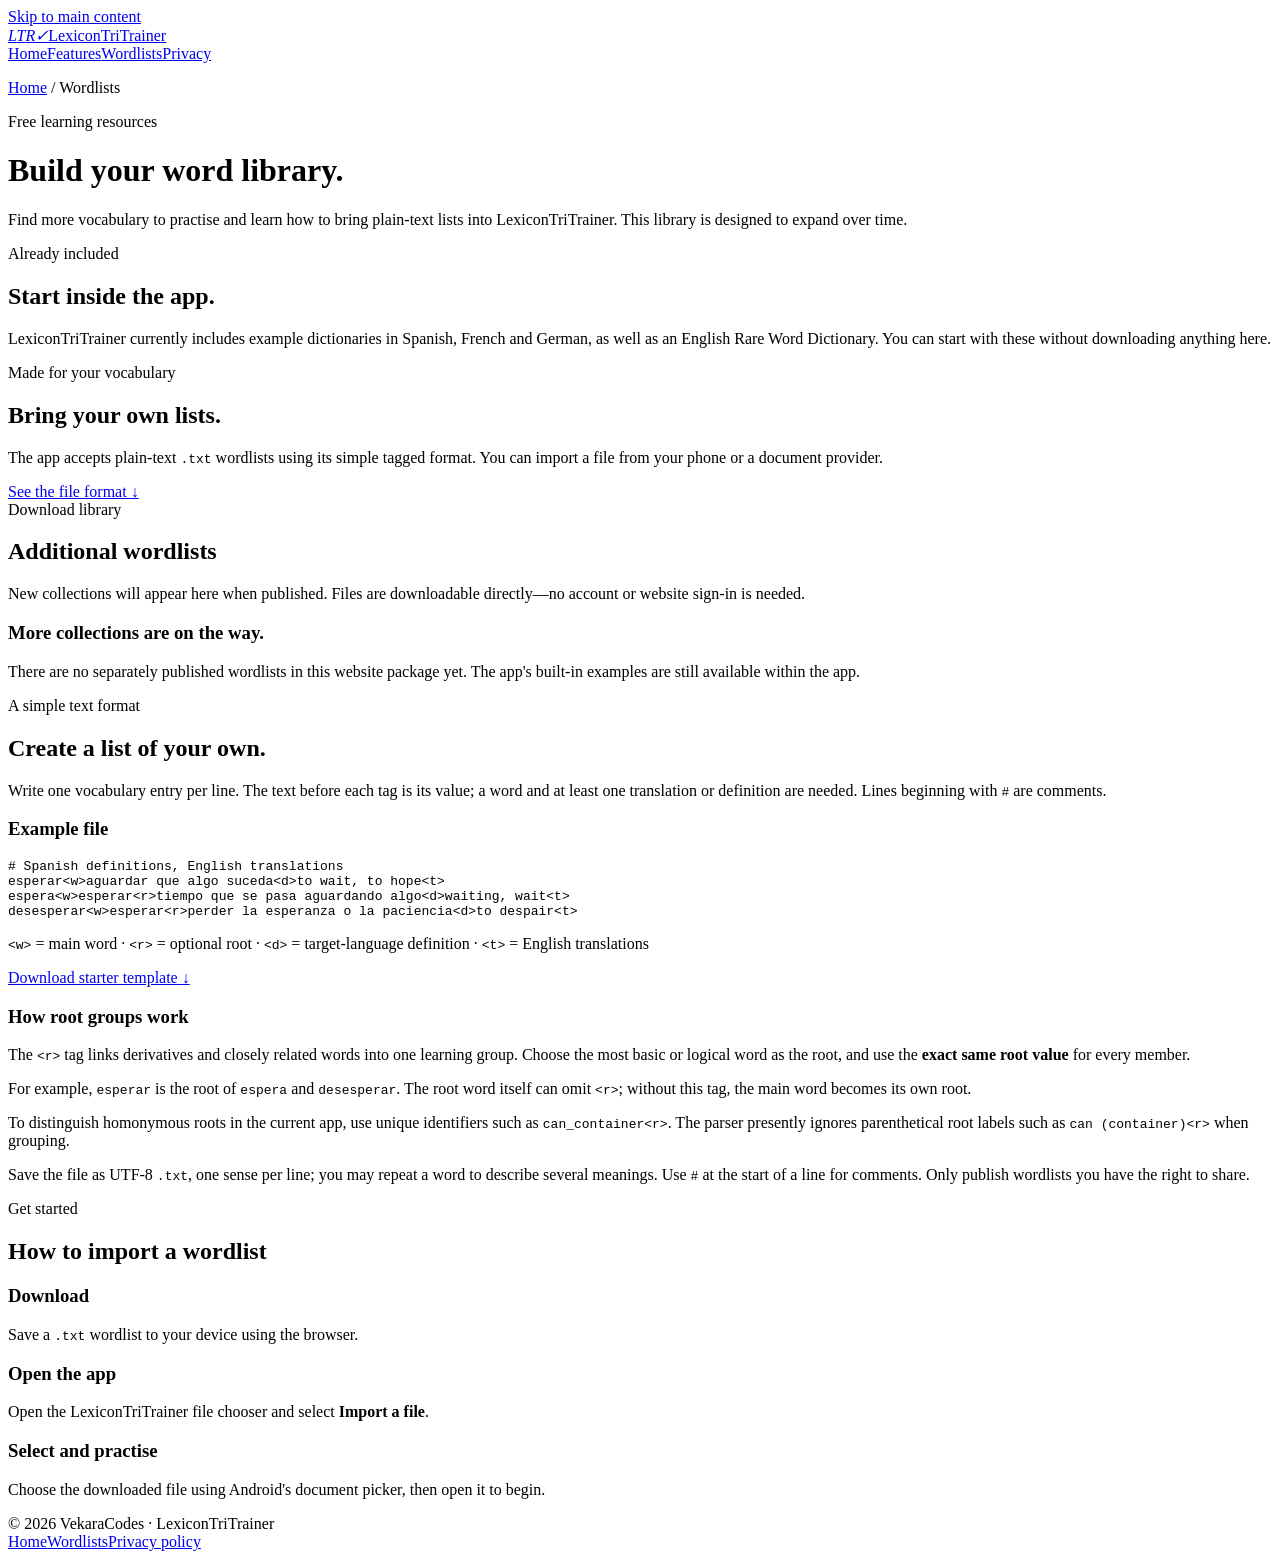
==== lexicontritrainer/index.html @ 0c39cabb "Add files via upload" ====
<!DOCTYPE html>
<html lang="en">
<head>
  <meta charset="utf-8">
  <meta name="viewport" content="width=device-width, initial-scale=1">
  <meta name="description" content="Find additional downloadable plain-text wordlists for LexiconTriTrainer, learn how to import them, and get a starter template.">
  <meta name="theme-color" content="#f8fbf7">
  <title>Wordlists — LexiconTriTrainer</title>
  <link rel="stylesheet" href="../assets/site.css">
  <script src="../assets/wordlists.js" defer></script>
</head>
<body>
  <a class="skip-link" href="#main">Skip to main content</a>
  <header class="site-header"><div class="shell header-inner">
    <a class="brand" href="../" aria-label="LexiconTriTrainer home"><span class="brand-mark" aria-hidden="true"><i>L</i><i>T</i><i>R</i><i>✓</i></span><span>LexiconTriTrainer</span></a>
    <nav class="site-nav" aria-label="Main navigation"><a href="../">Home</a><a href="../#features">Features</a><a href="./" aria-current="page">Wordlists</a><a href="../privacy-policy.html">Privacy</a></nav>
  </div></header>
  <main id="main">
    <div class="page-head"><div class="shell"><p class="breadcrumb"><a href="../">Home</a> / Wordlists</p><span class="eyebrow">Free learning resources</span><h1>Build your word library.</h1><p class="lede">Find more vocabulary to practise and learn how to bring plain-text lists into LexiconTriTrainer. This library is designed to expand over time.</p></div></div>
    <div class="shell word-intro">
      <div class="word-grid">
        <article class="word-card word-card--primary"><span class="tag">Already included</span><h2>Start inside the app.</h2><p>LexiconTriTrainer currently includes example dictionaries in Spanish, French and German, as well as an English Rare Word Dictionary. You can start with these without downloading anything here.</p></article>
        <article class="word-card"><span class="tag">Made for your vocabulary</span><h2>Bring your own lists.</h2><p>The app accepts plain-text <code>.txt</code> wordlists using its simple tagged format. You can import a file from your phone or a document provider.</p><a href="#format">See the file format <span aria-hidden="true">↓</span></a></article>
      </div>
    </div>
    <section class="section" aria-labelledby="catalog-title">
      <div class="shell"><div class="section-heading"><span class="eyebrow">Download library</span><h2 id="catalog-title">Additional wordlists</h2><p>New collections will appear here when published. Files are downloadable directly—no account or website sign-in is needed.</p></div>
        <div id="wordlist-catalog" aria-live="polite" aria-atomic="false">
          <div class="empty-state"><h3>More collections are on the way.</h3><p>There are no separately published wordlists in this website package yet. The app's built-in examples are still available within the app.</p></div>
        </div>
        <noscript><p class="small">JavaScript is disabled. New catalogue entries require JavaScript to display, but the template download below works without it.</p></noscript>
      </div>
    </section>
    <section class="section" id="format" aria-labelledby="format-title">
      <div class="shell"><div class="section-heading"><span class="eyebrow">A simple text format</span><h2 id="format-title">Create a list of your own.</h2><p>Write one vocabulary entry per line. The text before each tag is its value; a word and at least one translation or definition are needed. Lines beginning with <code>#</code> are comments.</p></div>
        <div class="word-grid">
          <div><h3 class="mini-title">Example file</h3><pre class="code-example"><code># Spanish definitions, English translations
esperar&lt;w&gt;aguardar que algo suceda&lt;d&gt;to wait, to hope&lt;t&gt;
espera&lt;w&gt;esperar&lt;r&gt;tiempo que se pasa aguardando algo&lt;d&gt;waiting, wait&lt;t&gt;
desesperar&lt;w&gt;esperar&lt;r&gt;perder la esperanza o la paciencia&lt;d&gt;to despair&lt;t&gt;</code></pre><p class="small"><code>&lt;w&gt;</code> = main word · <code>&lt;r&gt;</code> = optional root · <code>&lt;d&gt;</code> = target-language definition · <code>&lt;t&gt;</code> = English translations</p><a class="button button-secondary" href="wordlist-template.txt" download>Download starter template <span aria-hidden="true">↓</span></a></div>
          <div><h3 class="mini-title">How root groups work</h3><p>The <code>&lt;r&gt;</code> tag links derivatives and closely related words into one learning group. Choose the most basic or logical word as the root, and use the <strong>exact same root value</strong> for every member.</p><p>For example, <code>esperar</code> is the root of <code>espera</code> and <code>desesperar</code>. The root word itself can omit <code>&lt;r&gt;</code>; without this tag, the main word becomes its own root.</p><p>To distinguish homonymous roots in the current app, use unique identifiers such as <code>can_container&lt;r&gt;</code>. The parser presently ignores parenthetical root labels such as <code>can (container)&lt;r&gt;</code> when grouping.</p><p>Save the file as UTF-8 <code>.txt</code>, one sense per line; you may repeat a word to describe several meanings. Use <code>#</code> at the start of a line for comments. Only publish wordlists you have the right to share.</p></div>
        </div>
      </div>
    </section>
    <section class="section" aria-labelledby="import-title"><div class="shell"><div class="section-heading"><span class="eyebrow">Get started</span><h2 id="import-title">How to import a wordlist</h2></div>
      <div class="steps"><div class="step"><h3>Download</h3><p>Save a <code>.txt</code> wordlist to your device using the browser.</p></div><div class="step"><h3>Open the app</h3><p>Open the LexiconTriTrainer file chooser and select <strong>Import a file</strong>.</p></div><div class="step"><h3>Select and practise</h3><p>Choose the downloaded file using Android's document picker, then open it to begin.</p></div></div>
    </div></section>
  </main>
  <footer class="site-footer"><div class="shell footer-inner"><span>© 2026 VekaraCodes · LexiconTriTrainer</span><nav class="footer-links" aria-label="Footer navigation"><a href="../">Home</a><a href="./">Wordlists</a><a href="../privacy-policy.html">Privacy policy</a></nav></div></footer>
</body>
</html>
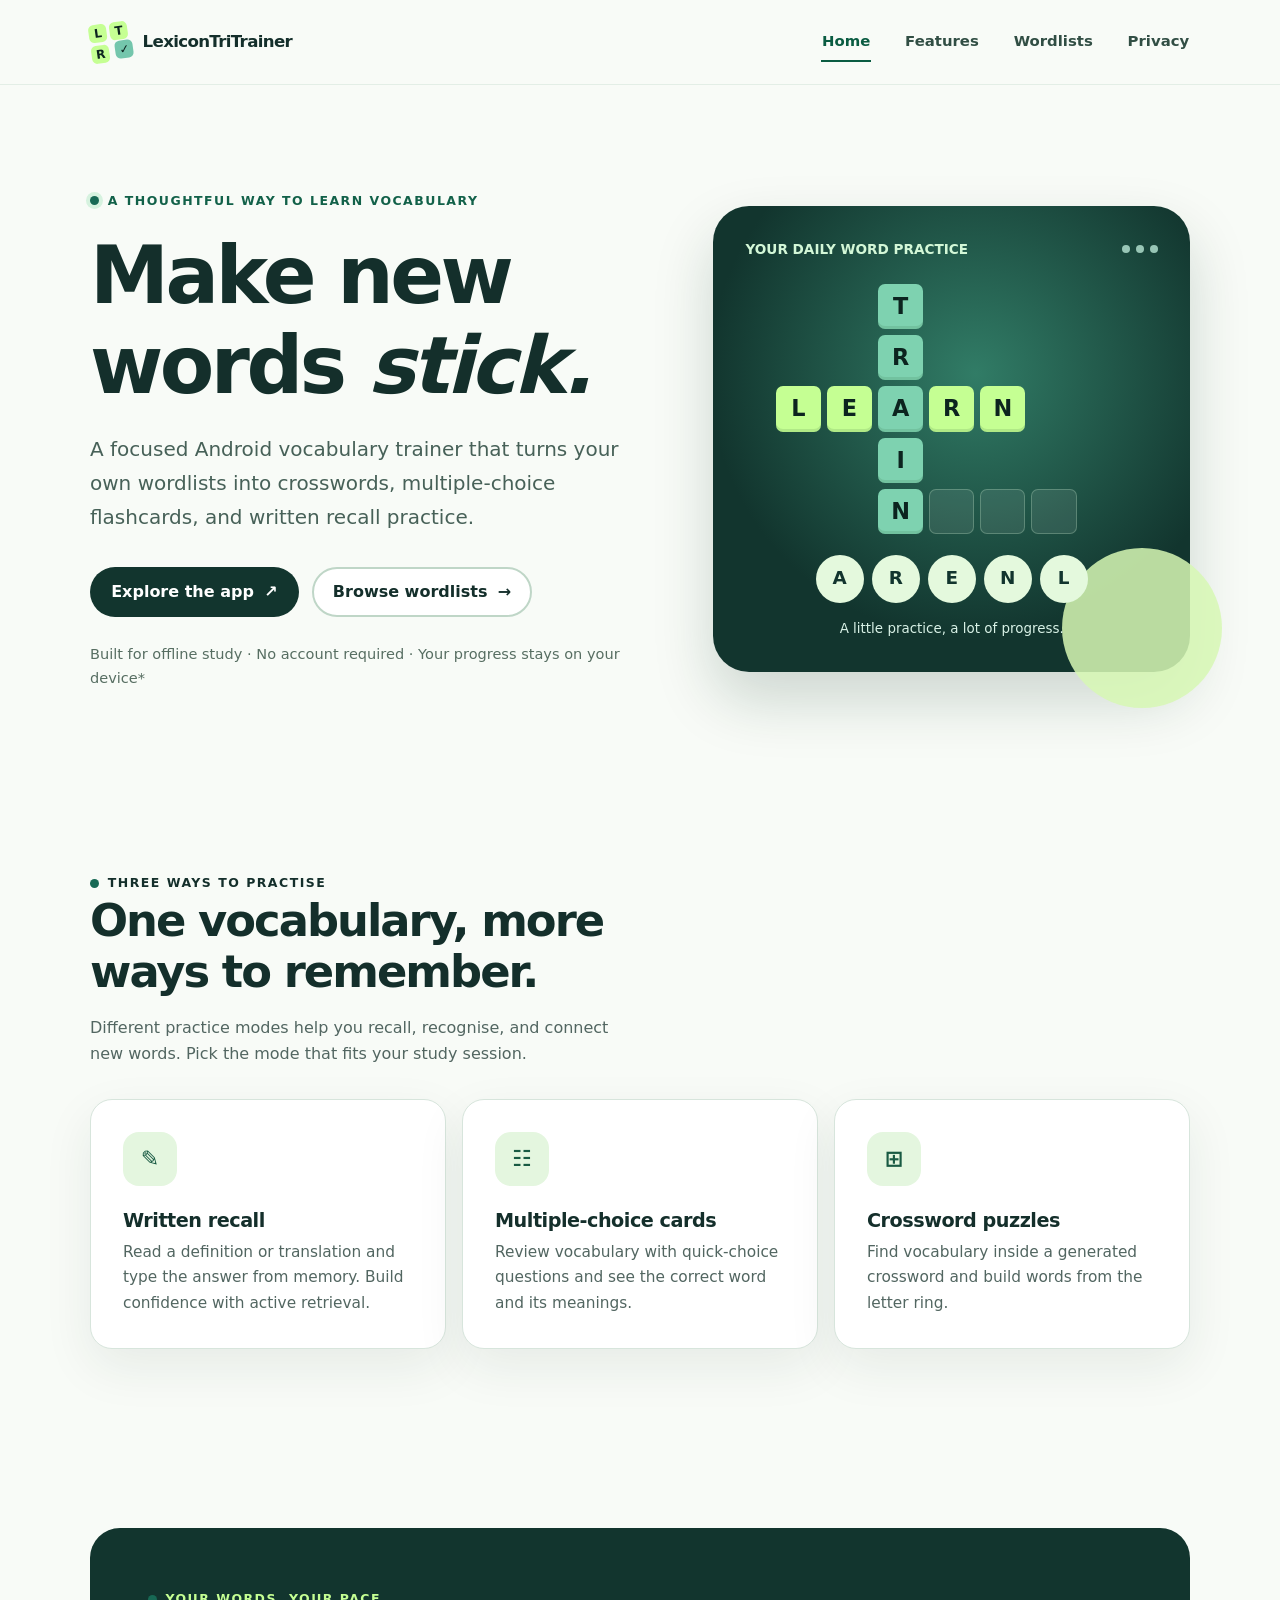
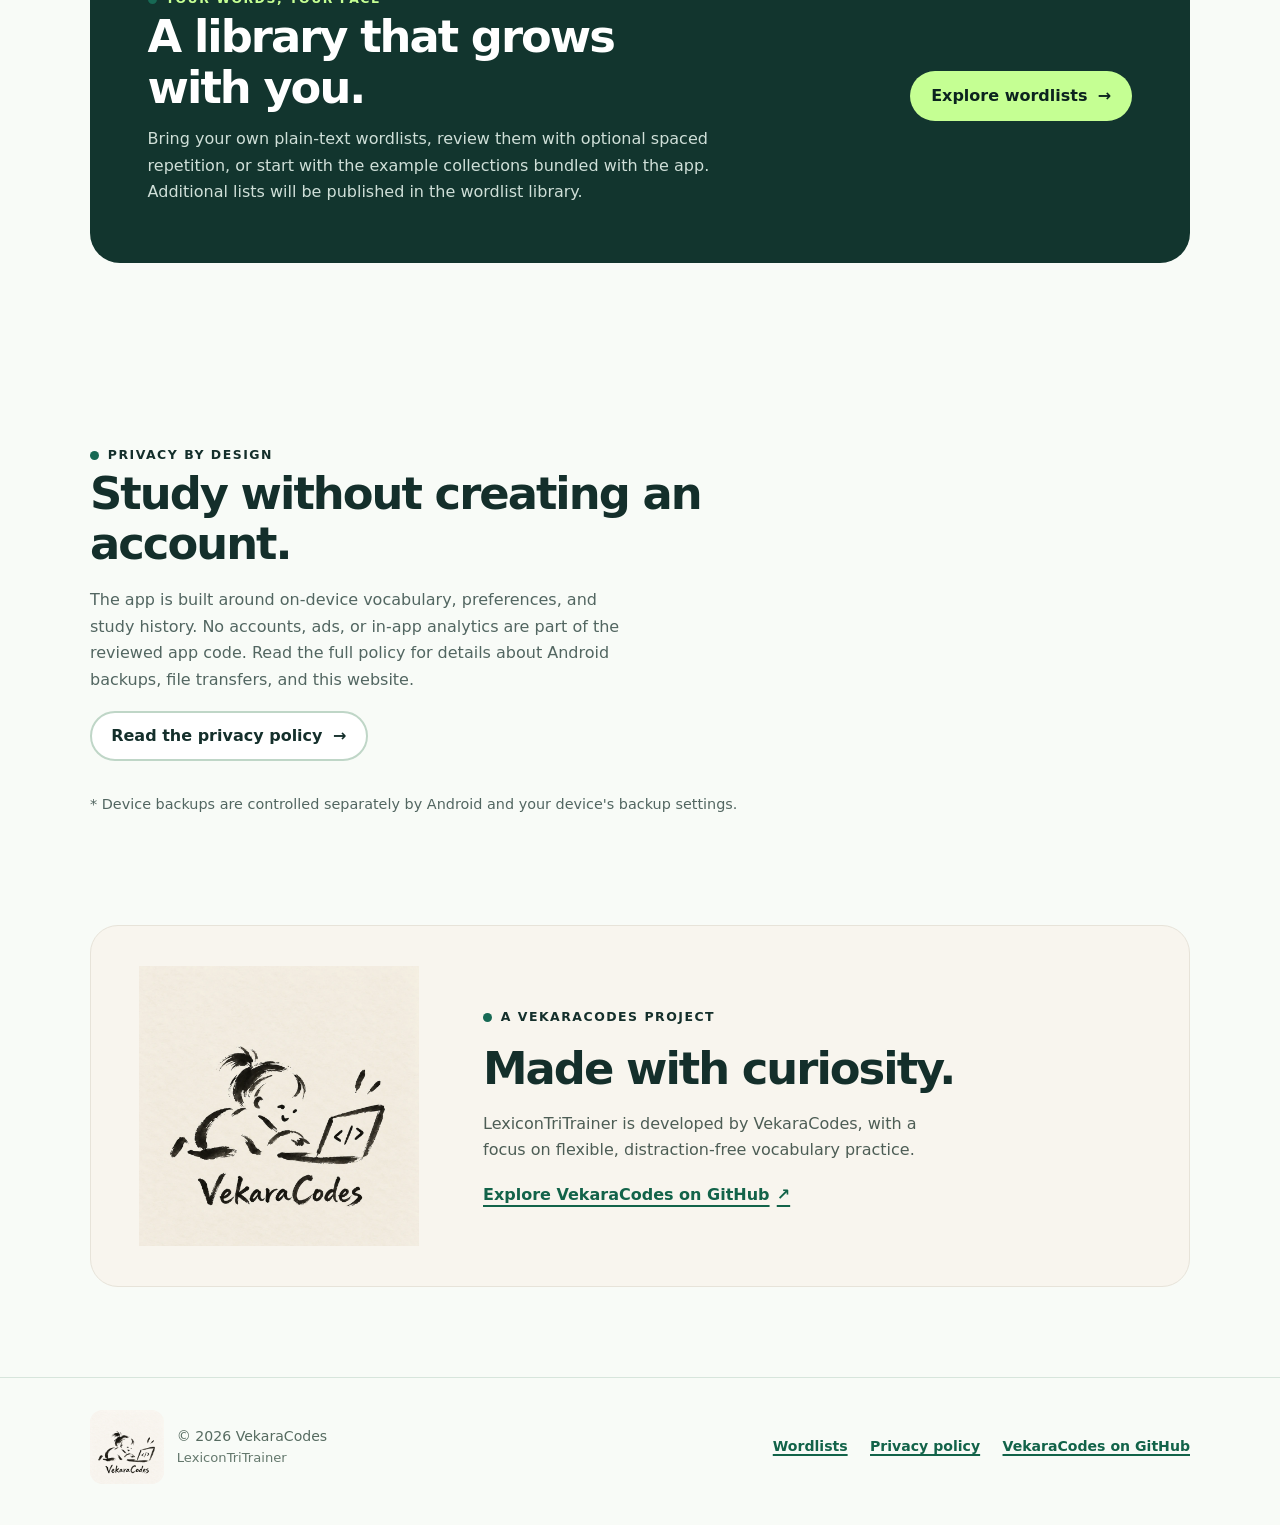
==== commit d1cab94c: "Add files via upload" ====
--- a/lexicontritrainer/index.html
+++ b/lexicontritrainer/index.html
@@ -3,49 +3,96 @@
 <head>
   <meta charset="utf-8">
   <meta name="viewport" content="width=device-width, initial-scale=1">
-  <meta name="description" content="Find additional downloadable plain-text wordlists for LexiconTriTrainer, learn how to import them, and get a starter template.">
+  <meta name="description" content="LexiconTriTrainer is a local-first Android vocabulary trainer with crosswords, flashcards, written recall, and spaced repetition.">
   <meta name="theme-color" content="#f8fbf7">
-  <title>Wordlists — LexiconTriTrainer</title>
-  <link rel="stylesheet" href="../assets/site.css">
-  <script src="../assets/wordlists.js" defer></script>
+  <title>LexiconTriTrainer — Make new words stick</title>
+  <link rel="stylesheet" href="assets/site.css">
 </head>
 <body>
   <a class="skip-link" href="#main">Skip to main content</a>
-  <header class="site-header"><div class="shell header-inner">
-    <a class="brand" href="../" aria-label="LexiconTriTrainer home"><span class="brand-mark" aria-hidden="true"><i>L</i><i>T</i><i>R</i><i>✓</i></span><span>LexiconTriTrainer</span></a>
-    <nav class="site-nav" aria-label="Main navigation"><a href="../">Home</a><a href="../#features">Features</a><a href="./" aria-current="page">Wordlists</a><a href="../privacy-policy.html">Privacy</a></nav>
-  </div></header>
+  <header class="site-header">
+    <div class="shell header-inner">
+      <a class="brand" href="./" aria-label="LexiconTriTrainer home">
+        <span class="brand-mark" aria-hidden="true"><i>L</i><i>T</i><i>R</i><i>✓</i></span>
+        <span>LexiconTriTrainer</span>
+      </a>
+      <nav class="site-nav" aria-label="Main navigation">
+        <a href="./" aria-current="page">Home</a>
+        <a href="#features">Features</a>
+        <a href="wordlists/">Wordlists</a>
+        <a href="privacy-policy.html">Privacy</a>
+      </nav>
+    </div>
+  </header>
   <main id="main">
-    <div class="page-head"><div class="shell"><p class="breadcrumb"><a href="../">Home</a> / Wordlists</p><span class="eyebrow">Free learning resources</span><h1>Build your word library.</h1><p class="lede">Find more vocabulary to practise and learn how to bring plain-text lists into LexiconTriTrainer. This library is designed to expand over time.</p></div></div>
-    <div class="shell word-intro">
-      <div class="word-grid">
-        <article class="word-card word-card--primary"><span class="tag">Already included</span><h2>Start inside the app.</h2><p>LexiconTriTrainer currently includes example dictionaries in Spanish, French and German, as well as an English Rare Word Dictionary. You can start with these without downloading anything here.</p></article>
-        <article class="word-card"><span class="tag">Made for your vocabulary</span><h2>Bring your own lists.</h2><p>The app accepts plain-text <code>.txt</code> wordlists using its simple tagged format. You can import a file from your phone or a document provider.</p><a href="#format">See the file format <span aria-hidden="true">↓</span></a></article>
-      </div>
-    </div>
-    <section class="section" aria-labelledby="catalog-title">
-      <div class="shell"><div class="section-heading"><span class="eyebrow">Download library</span><h2 id="catalog-title">Additional wordlists</h2><p>New collections will appear here when published. Files are downloadable directly—no account or website sign-in is needed.</p></div>
-        <div id="wordlist-catalog" aria-live="polite" aria-atomic="false">
-          <div class="empty-state"><h3>More collections are on the way.</h3><p>There are no separately published wordlists in this website package yet. The app's built-in examples are still available within the app.</p></div>
+    <section class="hero" aria-labelledby="hero-title">
+      <div class="shell hero-grid">
+        <div>
+          <span class="eyebrow">A thoughtful way to learn vocabulary</span>
+          <h1 id="hero-title">Make new words <em>stick.</em></h1>
+          <p class="lede">A focused Android vocabulary trainer that turns your own wordlists into crosswords, multiple-choice flashcards, and written recall practice.</p>
+          <div class="hero-actions">
+            <a class="button button-primary" href="#features">Explore the app <span aria-hidden="true">↗</span></a>
+            <a class="button button-secondary" href="wordlists/">Browse wordlists <span aria-hidden="true">→</span></a>
+          </div>
+          <p class="hero-note">Built for offline study · No account required · Your progress stays on your device*</p>
         </div>
-        <noscript><p class="small">JavaScript is disabled. New catalogue entries require JavaScript to display, but the template download below works without it.</p></noscript>
-      </div>
-    </section>
-    <section class="section" id="format" aria-labelledby="format-title">
-      <div class="shell"><div class="section-heading"><span class="eyebrow">A simple text format</span><h2 id="format-title">Create a list of your own.</h2><p>Write one vocabulary entry per line. The text before each tag is its value; a word and at least one translation or definition are needed. Lines beginning with <code>#</code> are comments.</p></div>
-        <div class="word-grid">
-          <div><h3 class="mini-title">Example file</h3><pre class="code-example"><code># Spanish definitions, English translations
-esperar&lt;w&gt;aguardar que algo suceda&lt;d&gt;to wait, to hope&lt;t&gt;
-espera&lt;w&gt;esperar&lt;r&gt;tiempo que se pasa aguardando algo&lt;d&gt;waiting, wait&lt;t&gt;
-desesperar&lt;w&gt;esperar&lt;r&gt;perder la esperanza o la paciencia&lt;d&gt;to despair&lt;t&gt;</code></pre><p class="small"><code>&lt;w&gt;</code> = main word · <code>&lt;r&gt;</code> = optional root · <code>&lt;d&gt;</code> = target-language definition · <code>&lt;t&gt;</code> = English translations</p><a class="button button-secondary" href="wordlist-template.txt" download>Download starter template <span aria-hidden="true">↓</span></a></div>
-          <div><h3 class="mini-title">How root groups work</h3><p>The <code>&lt;r&gt;</code> tag links derivatives and closely related words into one learning group. Choose the most basic or logical word as the root, and use the <strong>exact same root value</strong> for every member.</p><p>For example, <code>esperar</code> is the root of <code>espera</code> and <code>desesperar</code>. The root word itself can omit <code>&lt;r&gt;</code>; without this tag, the main word becomes its own root.</p><p>To distinguish homonymous roots in the current app, use unique identifiers such as <code>can_container&lt;r&gt;</code>. The parser presently ignores parenthetical root labels such as <code>can (container)&lt;r&gt;</code> when grouping.</p><p>Save the file as UTF-8 <code>.txt</code>, one sense per line; you may repeat a word to describe several meanings. Use <code>#</code> at the start of a line for comments. Only publish wordlists you have the right to share.</p></div>
+        <div class="hero-art" role="img" aria-label="Illustration of a crossword puzzle with green letter tiles spelling words and a row of letter choices. This is a stylized illustration, not an app screenshot.">
+          <div class="art-head" aria-hidden="true"><span>YOUR DAILY WORD PRACTICE</span><span class="art-dots"><i></i><i></i><i></i></span></div>
+          <div class="art-grid" aria-hidden="true">
+            <span class="cell transparent"></span><span class="cell transparent"></span><span class="cell soft">T</span><span class="cell transparent"></span><span class="cell transparent"></span><span class="cell transparent"></span><span class="cell transparent"></span>
+            <span class="cell transparent"></span><span class="cell transparent"></span><span class="cell soft">R</span><span class="cell transparent"></span><span class="cell transparent"></span><span class="cell transparent"></span><span class="cell transparent"></span>
+            <span class="cell">L</span><span class="cell">E</span><span class="cell soft">A</span><span class="cell">R</span><span class="cell">N</span><span class="cell transparent"></span><span class="cell transparent"></span>
+            <span class="cell transparent"></span><span class="cell transparent"></span><span class="cell soft">I</span><span class="cell transparent"></span><span class="cell transparent"></span><span class="cell transparent"></span><span class="cell transparent"></span>
+            <span class="cell transparent"></span><span class="cell transparent"></span><span class="cell soft">N</span><span class="cell outline"></span><span class="cell outline"></span><span class="cell outline"></span><span class="cell transparent"></span>
+          </div>
+          <div class="art-answer" aria-hidden="true"><span>A</span><span>R</span><span>E</span><span>N</span><span>L</span></div>
+          <p class="art-caption" aria-hidden="true">A little practice, a lot of progress.</p>
         </div>
       </div>
     </section>
-    <section class="section" aria-labelledby="import-title"><div class="shell"><div class="section-heading"><span class="eyebrow">Get started</span><h2 id="import-title">How to import a wordlist</h2></div>
-      <div class="steps"><div class="step"><h3>Download</h3><p>Save a <code>.txt</code> wordlist to your device using the browser.</p></div><div class="step"><h3>Open the app</h3><p>Open the LexiconTriTrainer file chooser and select <strong>Import a file</strong>.</p></div><div class="step"><h3>Select and practise</h3><p>Choose the downloaded file using Android's document picker, then open it to begin.</p></div></div>
-    </div></section>
+    <section id="features" class="section" aria-labelledby="features-title">
+      <div class="shell">
+        <div class="section-heading">
+          <span class="eyebrow">Three ways to practise</span>
+          <h2 id="features-title">One vocabulary, more ways to remember.</h2>
+          <p>Different practice modes help you recall, recognise, and connect new words. Pick the mode that fits your study session.</p>
+        </div>
+        <div class="features">
+          <article class="feature-card"><div class="feature-icon" aria-hidden="true">✎</div><h3>Written recall</h3><p>Read a definition or translation and type the answer from memory. Build confidence with active retrieval.</p></article>
+          <article class="feature-card"><div class="feature-icon" aria-hidden="true">☷</div><h3>Multiple-choice cards</h3><p>Review vocabulary with quick-choice questions and see the correct word and its meanings.</p></article>
+          <article class="feature-card"><div class="feature-icon" aria-hidden="true">⊞</div><h3>Crossword puzzles</h3><p>Find vocabulary inside a generated crossword and build words from the letter ring.</p></article>
+        </div>
+      </div>
+    </section>
+    <section class="section" aria-labelledby="why-title">
+      <div class="shell">
+        <div class="banner">
+          <div><span class="eyebrow" style="color:#c5ff93">Your words, your pace</span><h2 id="why-title">A library that grows with you.</h2><p>Bring your own plain-text wordlists, review them with optional spaced repetition, or start with the example collections bundled with the app. Additional lists will be published in the wordlist library.</p></div>
+          <a class="button" href="wordlists/">Explore wordlists <span aria-hidden="true">→</span></a>
+        </div>
+      </div>
+    </section>
+    <section class="section" aria-labelledby="privacy-title">
+      <div class="shell">
+        <div class="section-heading"><span class="eyebrow">Privacy by design</span><h2 id="privacy-title">Study without creating an account.</h2><p>The app is built around on-device vocabulary, preferences, and study history. No accounts, ads, or in-app analytics are part of the reviewed app code. Read the full policy for details about Android backups, file transfers, and this website.</p><a class="button button-secondary" href="privacy-policy.html">Read the privacy policy <span aria-hidden="true">→</span></a></div>
+        <p class="small">* Device backups are controlled separately by Android and your device's backup settings.</p>
+      </div>
+    </section>
+    <section class="section maker-section" aria-labelledby="maker-title">
+      <div class="shell">
+        <div class="maker-panel">
+          <img class="maker-logo" src="assets/vekaracodes-logo.webp" alt="VekaraCodes — ink-brush illustration of a child coding on a laptop" width="1000" height="1000" loading="lazy" decoding="async">
+          <div class="maker-copy">
+            <span class="eyebrow">A VekaraCodes project</span>
+            <h2 id="maker-title">Made with curiosity.</h2>
+            <p>LexiconTriTrainer is developed by VekaraCodes, with a focus on flexible, distraction-free vocabulary practice.</p>
+            <a class="maker-link" href="https://github.com/VekaraCodes" rel="noopener noreferrer">Explore VekaraCodes on GitHub <span aria-hidden="true">↗</span></a>
+          </div>
+        </div>
+      </div>
+    </section>
   </main>
-  <footer class="site-footer"><div class="shell footer-inner"><span>© 2026 VekaraCodes · LexiconTriTrainer</span><nav class="footer-links" aria-label="Footer navigation"><a href="../">Home</a><a href="./">Wordlists</a><a href="../privacy-policy.html">Privacy policy</a></nav></div></footer>
+  <footer class="site-footer"><div class="shell footer-inner"><div class="footer-attribution"><a class="footer-logo-link" href="https://github.com/VekaraCodes" aria-label="VekaraCodes on GitHub" rel="noopener noreferrer"><img src="assets/vekaracodes-logo.webp" alt="VekaraCodes brush-stroke logo" width="74" height="74" loading="lazy" decoding="async"></a><span>© 2026 VekaraCodes<br><small>LexiconTriTrainer</small></span></div><nav class="footer-links" aria-label="Footer navigation"><a href="wordlists/">Wordlists</a><a href="privacy-policy.html">Privacy policy</a><a href="https://github.com/VekaraCodes" rel="noopener noreferrer">VekaraCodes on GitHub</a></nav></div></footer>
 </body>
 </html>
--- a/lexicontritrainer/assets/site.css
+++ b/lexicontritrainer/assets/site.css
@@ -0,0 +1,119 @@
+/* LexiconTriTrainer — self-hosted, accessible, responsive GitHub Pages styles */
+:root {
+  color-scheme: light;
+  --ink: #142f2b;
+  --muted: #526661;
+  --muted-dark: #bfd3ca;
+  --paper: #f8fbf7;
+  --white: #ffffff;
+  --dark: #12352e;
+  --darkest: #0c241f;
+  --accent: #c5ff93;
+  --teal: #176954;
+  --line: #d7e5dc;
+  --radius: 22px;
+  --shadow: 0 18px 50px rgba(24, 52, 39, .08);
+}
+*, *::before, *::after {box-sizing: border-box}
+html {scroll-behavior: smooth; scroll-padding-top: 6rem}
+body {margin: 0; min-width: 320px; background: var(--paper); color: var(--ink); font-family: system-ui, -apple-system, BlinkMacSystemFont, "Segoe UI", sans-serif; font-size: 1rem; line-height: 1.65; -webkit-font-smoothing: antialiased}
+a {color: #126349; text-underline-offset: .23em; text-decoration-thickness: 1.5px}
+a:hover {text-decoration-thickness: 2px}
+a:focus-visible, button:focus-visible, summary:focus-visible {outline: 3px solid #0d8261; outline-offset: 4px; border-radius: 4px}
+::selection {background: var(--accent); color: var(--darkest)}
+.skip-link {position: absolute; top: -100px; left: 16px; z-index: 99; padding: .65rem 1rem; background: #fff; color: var(--darkest); font-weight: 700; border: 2px solid var(--teal); border-radius: 8px}
+.skip-link:focus {top: 12px}
+.shell {width: min(100% - 40px, 1100px); margin-inline: auto}
+.site-header {position: relative; z-index: 10; border-bottom: 1px solid #e3eee6; background: rgba(248,251,247,.98)}
+.header-inner {display: flex; align-items: center; justify-content: space-between; min-height: 84px; gap: 1.2rem}
+.brand {display: inline-flex; align-items: center; gap: .85rem; color: var(--ink); font-weight: 800; font-size: 1.04rem; letter-spacing: -.04em; text-decoration: none; white-space: nowrap}
+.brand:hover {text-decoration: none}
+.brand-mark {display: grid; grid-template-columns: repeat(2, 18px); grid-template-rows: repeat(2, 18px); gap: 3px; transform: rotate(-8deg)}
+.brand-mark i {display: grid; place-items: center; font-style: normal; font-size: 12px; line-height: 1; font-weight: 850; color: var(--darkest); background: var(--accent); border-radius: 5px}
+.brand-mark i:last-child {background: #74c6ac; transform: translate(3px,-2px)}
+.site-nav {display: flex; align-items: center; flex-wrap: wrap; justify-content: flex-end; gap: clamp(.6rem, 2.6vw, 2.2rem)}
+.site-nav a {color: #314e44; font-size: .93rem; font-weight: 650; text-decoration: none; padding: .4rem .05rem; border-bottom: 2px solid transparent}
+.site-nav a:hover, .site-nav a[aria-current="page"] {color: #0a5c42; border-color: currentColor}
+.eyebrow {display: inline-flex; align-items: center; gap: .55rem; font-size: .78rem; letter-spacing: .12em; font-weight: 800; text-transform: uppercase}
+.eyebrow::before {content: ""; width: 9px; height: 9px; border-radius: 50%; background: var(--teal)}
+h1,h2,h3,p {margin-top: 0}
+h1,h2,h3 {line-height: 1.13; letter-spacing: -.044em}
+h1 {font-size: clamp(2.7rem, 6.2vw, 5.2rem); max-width: 14ch; margin: 1.1rem 0 1.3rem; font-weight: 850}
+h2 {font-size: clamp(1.95rem, 3.6vw, 2.8rem); margin-bottom: 1.1rem}
+h3 {font-size: 1.2rem; margin-bottom: .55rem; letter-spacing: -.025em}
+p {margin-bottom: 1.15rem}
+.lede {font-size: clamp(1.075rem, 1.8vw, 1.25rem); line-height: 1.72; color: #476158; max-width: 55ch}
+.hero {overflow: hidden; padding: clamp(4.3rem, 8vw, 7.2rem) 0 clamp(3.8rem, 7vw, 6rem)}
+.hero-grid {display: grid; grid-template-columns: 1.08fr .92fr; gap: clamp(2rem, 5vw, 5.5rem); align-items: center}
+.hero .eyebrow {color: #126149}
+.hero .eyebrow::before {box-shadow: 0 0 0 4px #d6f2df}
+.hero-actions {display: flex; gap: .8rem; flex-wrap: wrap; margin-top: 2rem}
+.button {display: inline-flex; justify-content: center; align-items: center; gap: .65rem; min-height: 50px; padding: .72rem 1.2rem; border-radius: 999px; border: 2px solid transparent; font-weight: 800; text-decoration: none; line-height: 1.25; transition: transform .15s, background .15s}
+.button:hover {transform: translateY(-2px); text-decoration: none}
+.button-primary {background: var(--dark); color: white}
+.button-primary:hover {background: #20604e}
+.button-secondary {border-color: #bfd6c7; background: #fff; color: var(--ink)}
+.button-secondary:hover {background: #edf8f0}
+.hero-note {margin: 1.6rem 0 0; color: #576e62; font-size: .91rem}
+.hero-art {background: radial-gradient(circle at 55% 36%, #317c66, var(--dark) 67%); padding: clamp(1.15rem, 2.5vw, 2rem); border-radius: 36px; min-height: 408px; box-shadow: 0 28px 60px rgba(10, 48, 33, .18); position: relative; isolation: isolate}
+.hero-art:after {content: ""; position: absolute; inset: auto -32px -36px auto; width: 160px; height: 160px; background: #d7f8b4; border-radius: 50%; z-index: -1; opacity: .85}
+.art-head {display: flex; justify-content: space-between; align-items: center; gap: .7rem; color: #d3f7d7; font-size: .85rem; font-weight: 700; margin-bottom: 1.5rem}
+.art-dots {display: flex; gap: 6px}.art-dots i {display: block; width: 8px; height: 8px; background: #b8e6d4; border-radius: 50%; opacity: .8}
+.art-grid {display: grid; grid-template-columns: repeat(7, 1fr); gap: min(1vw, 6px); width: min(100%, 352px); margin: .8rem auto 1.3rem}
+.cell {display: grid; place-items: center; aspect-ratio: 1; border-radius: 7px; color: var(--darkest); font-size: clamp(.8rem, 1.8vw, 1.4rem); font-weight: 900; background: var(--accent); box-shadow: inset 0 -3px rgba(35, 88, 49, .13)}
+.cell.transparent {background: transparent; box-shadow: none}
+.cell.soft {background: #7ed2b0}
+.cell.outline {background: rgba(255,255,255,.09); border: 1px solid rgba(219,251,220,.25); box-shadow: none}
+.art-answer {margin-top: 1.2rem; display: flex; justify-content: center; gap: 8px}
+.art-answer span {display: grid; place-items: center; background: #e4f9dd; color: var(--dark); border-radius: 50%; width: 48px; height: 48px; font-weight: 900; font-size: 1.15rem}
+.art-caption {text-align: center; color: #d9f2e7; margin: .95rem 0 0; font-size: .84rem}
+.section {padding: clamp(3.7rem, 7vw, 6.2rem) 0}
+.section-heading {max-width: 640px; margin-bottom: 2rem}
+.section-heading p {color: var(--muted); max-width: 53ch}
+.features {display: grid; grid-template-columns: repeat(3, 1fr); gap: 1rem}
+.feature-card {padding: clamp(1.4rem, 3vw, 2rem); background: white; border: 1px solid var(--line); border-radius: var(--radius); box-shadow: var(--shadow)}
+.feature-icon {display: grid; place-items: center; width: 54px; height: 54px; background: #e4f6df; color: #195a43; border-radius: 16px; font-size: 1.38rem; font-weight: 900; margin-bottom: 1.45rem}
+.feature-card p {color: var(--muted); margin: 0; font-size: .96rem}
+.banner {padding: clamp(2rem, 5.2vw, 3.6rem); border-radius: 30px; background: var(--dark); color: white; display: grid; grid-template-columns: 1fr auto; gap: 1.8rem; align-items: center}
+.banner h2 {max-width: 15ch; margin: 0 0 .8rem}.banner p {color: #cfdfd8; max-width: 56ch; margin: 0}
+.banner .button {background: var(--accent); color: var(--darkest); white-space: nowrap}.banner .button:hover {background: #ddffbd}
+.page-head {padding: 4.8rem 0 2.8rem; border-bottom: 1px solid var(--line)}
+.page-head h1 {font-size: clamp(2.8rem, 5.6vw, 4.4rem); max-width: 17ch; margin-bottom: .95rem}
+.page-head .lede {margin-bottom: 0}
+.breadcrumb {font-size: .88rem; color: #53685f; margin: 0 0 1.4rem}.breadcrumb a {font-weight: 650}
+.policy-layout {display: grid; grid-template-columns: 245px minmax(0,1fr); align-items: start; gap: clamp(2rem, 6vw, 5.3rem); padding: 3.3rem 0 6rem}
+.policy-nav {position: sticky; top: 2rem; border: 1px solid var(--line); background: #fff; padding: 1.5rem; border-radius: 18px}
+.policy-nav strong {display: block; font-size: .86rem; text-transform: uppercase; letter-spacing: .09em; margin-bottom: .75rem}
+.policy-nav a {display: block; font-size: .9rem; color: #405d50; text-decoration: none; padding: .4rem 0}.policy-nav a:hover {color: #0a6247; text-decoration: underline}
+.policy-article {max-width: 740px; min-width: 0}.policy-article section {padding-bottom: 1.75rem; margin-bottom: 2rem; border-bottom: 1px solid var(--line); scroll-margin-top: 2rem}.policy-article section:last-child {border-bottom: 0}
+.policy-article h2 {font-size: clamp(1.35rem, 2.5vw, 1.85rem); margin-bottom: 1rem}.policy-article h3 {margin: 1.5rem 0 .7rem}
+.policy-article p, .policy-article li {color: #39534a}.policy-article li {padding-left: .25rem; margin-bottom: .45rem}.policy-article ul {padding-left: 1.2rem; margin-top: 0}
+.notice {border: 1px solid #afddc3; border-left: 5px solid #2b8460; border-radius: 12px; padding: 1.3rem 1.5rem; background: #edf9ec; margin-bottom: 2.4rem}.notice p {margin: 0;color:#224639}.notice strong {color:#183d30}
+.facts {display: grid; grid-template-columns: repeat(3,1fr); gap: 1rem; margin: 2.3rem 0 0}.fact {padding: 1.15rem; border: 1px solid var(--line); background: #fff; border-radius: 14px}.fact strong {display:block; font-size: .94rem; margin-bottom: .2rem}.fact span {color: var(--muted); font-size: .86rem}
+.word-intro {padding: 3.3rem 0 0}.word-grid {display:grid; grid-template-columns: repeat(2,1fr); gap:1rem; margin:2rem 0 1rem}
+.word-card {background:#fff; border:1px solid var(--line); border-radius:var(--radius); padding:2rem; min-width:0}.word-card--primary {background:var(--dark); color:white}.word-card--primary p {color:#d2e5db}.word-card h2 {font-size:1.55rem}.word-card p {color:var(--muted)}
+.tag {display:inline-block; border:1px solid #c2dbca; color:#3b5b4d; border-radius:99px; padding:.15rem .7rem; font-size:.75rem; font-weight:750; margin-bottom:1rem}.word-card--primary .tag {color:#dcf6dc; border-color:#6a927f}
+.file-list {display:grid; gap:.8rem; margin:1.5rem 0}.file-row {display:flex; justify-content:space-between; align-items:center; gap:1rem; padding:1.25rem 1.4rem; border:1px solid var(--line); background:#fff; border-radius:14px}.file-row h3 {font-size:1.05rem; margin:.15rem 0}.file-row p {font-size:.9rem; color:var(--muted); margin:0}.file-row a {white-space:nowrap; font-weight:750}
+.empty-state {border:1px dashed #accfb5; border-radius:18px; padding:2rem; background:#f0f8ef}.empty-state h3 {margin-bottom:.4rem}.empty-state p {color:#466251; margin-bottom:0}
+.code-example {background:#112f28; color:#e4fee2; border-radius:16px; padding:1.5rem; overflow-x:auto; font: .88rem/1.85 ui-monospace, SFMono-Regular, Consolas, "Liberation Mono", monospace; tab-size: 2; white-space:pre-wrap; overflow-wrap:anywhere}
+.steps {counter-reset:steps; display:grid; grid-template-columns:repeat(3,1fr); gap:1rem; margin:2rem 0 0}.step {border:1px solid var(--line); background:#fff; border-radius:16px; padding:1.4rem}.step:before {counter-increment:steps; content:counter(steps, decimal-leading-zero); display:block; color:#127052; font-size:.9rem; font-weight:900; margin-bottom:.65rem}.step h3 {margin-bottom:.35rem}.step p {color:var(--muted); font-size:.94rem; margin:0}
+.mini-title {font-size:1.2rem; margin:1.5rem 0 .5rem}
+.site-footer {border-top:1px solid var(--line); padding:2rem 0 2.6rem; color:#566b60; font-size:.88rem}.footer-inner {display:flex; justify-content:space-between; align-items:center; gap:1rem; flex-wrap:wrap}.footer-links {display:flex; gap:1.4rem; flex-wrap:wrap}.footer-links a {font-weight:650}
+/* VekaraCodes identity: original brush artwork, served locally. */
+.maker-section {padding-top: 0}
+.maker-panel {display:grid; grid-template-columns: minmax(190px, 280px) minmax(0, 1fr); align-items:center; gap:clamp(1.5rem, 5vw, 5rem); background:#f8f5ee; border:1px solid #e7e3d9; border-radius:28px; padding:clamp(1.25rem, 3.5vw, 2.5rem) clamp(1.5rem, 4vw, 3rem); overflow:hidden}
+.maker-logo {display:block; width:100%; height:auto; aspect-ratio:1; object-fit:contain; mix-blend-mode:multiply}
+.maker-copy h2 {margin:.85rem 0 1rem}
+.maker-copy p {color:#4d5d55; max-width:46ch}
+.maker-link {display:inline-flex; align-items:center; gap:.45rem; font-weight:750; text-underline-offset:.3em}
+.footer-attribution {display:flex; align-items:center; gap:.8rem; line-height:1.45}
+.footer-attribution small {color:#64786d; font-size:.82rem}
+.footer-logo-link {display:block; flex:none; width:74px; height:74px; border-radius:13px; overflow:hidden; background:#f8f5ee}
+.footer-logo-link img {display:block; width:100%; height:100%; object-fit:contain}
+.small {font-size:.9rem; color:var(--muted)}
+@media (max-width:900px) {.hero-grid {grid-template-columns:1fr 1fr; gap:1.7rem}.hero-art {min-height:360px}.art-answer span {width:40px;height:40px}.policy-layout {grid-template-columns:180px 1fr;gap:2rem}}
+@media (max-width:740px) {.header-inner {min-height:80px; align-items:flex-start; padding-block:1rem; flex-direction:column}.site-nav {justify-content:flex-start;gap:1.45rem}.hero-grid {grid-template-columns:1fr}.hero {padding-top:3.3rem}.hero h1 {max-width:15ch}.hero-art {max-width:540px; width:100%; min-height:380px}.art-grid {gap:5px}.features {grid-template-columns:1fr}.banner {grid-template-columns:1fr}.banner .button {justify-self:start}.policy-layout {grid-template-columns:1fr; padding-top:2rem}.policy-nav {position:static; display:none}.facts {grid-template-columns:1fr}.word-grid {grid-template-columns:1fr}.steps {grid-template-columns:1fr}}
+@media (max-width:460px) {.shell {width:min(100% - 32px,1100px)}.site-nav {gap:.95rem}.site-nav a {font-size:.87rem}.hero-art {min-height:300px; border-radius:24px}.art-answer span {width:35px;height:35px;font-size:.95rem}.cell {border-radius:4px}.file-row {align-items:flex-start;flex-direction:column}.word-card {padding:1.4rem}.page-head {padding-top:3rem}.banner {border-radius:22px}}
+@media (max-width:740px) {.maker-panel {grid-template-columns:1fr; gap:.15rem; text-align:center; justify-items:center}.maker-logo {max-width:230px}.maker-copy .eyebrow {justify-content:center}.maker-copy p {max-width:50ch}.maker-section {padding-top:0}}
+@media (max-width:460px) {.maker-panel {border-radius:22px; padding:1.4rem}.maker-logo {max-width:200px}.footer-attribution {gap:.65rem}.footer-logo-link {width:62px;height:62px}}
+@media (prefers-reduced-motion:reduce) {html {scroll-behavior:auto}.button {transition:none}.button:hover {transform:none}}
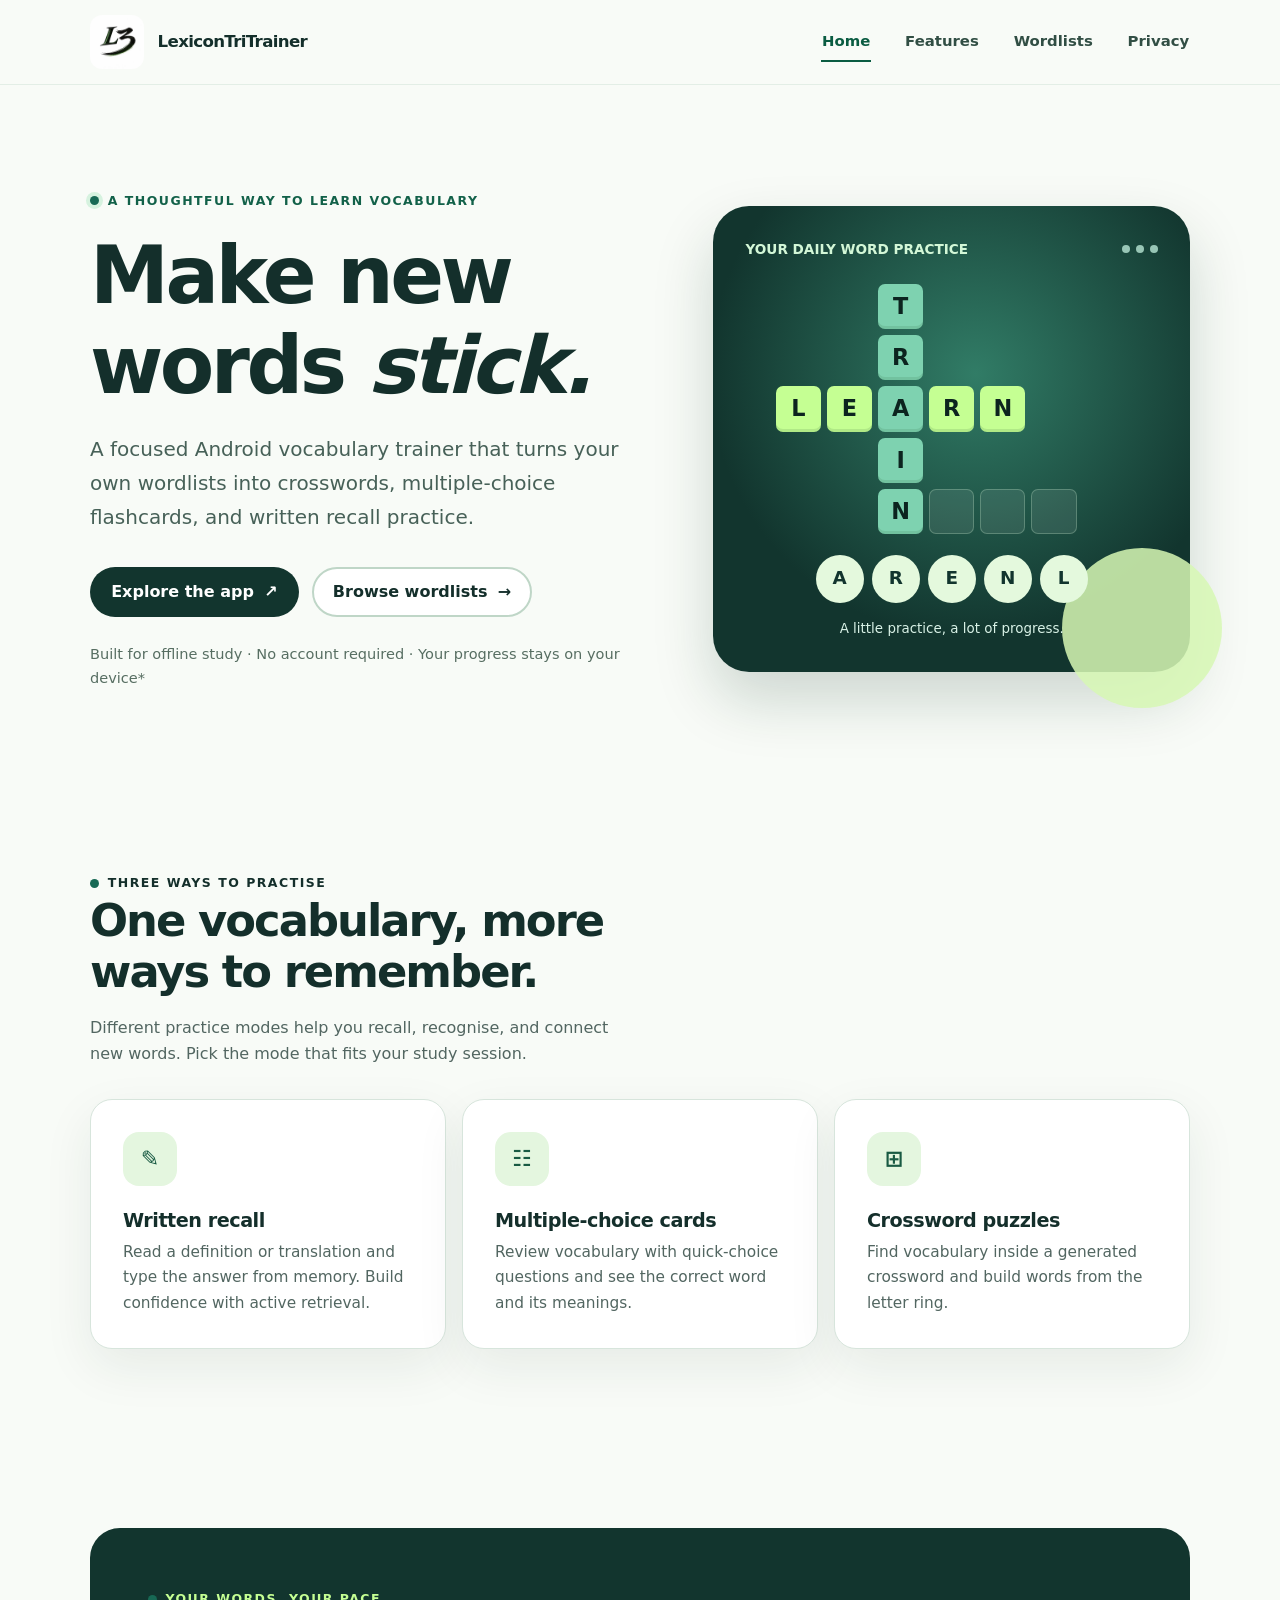
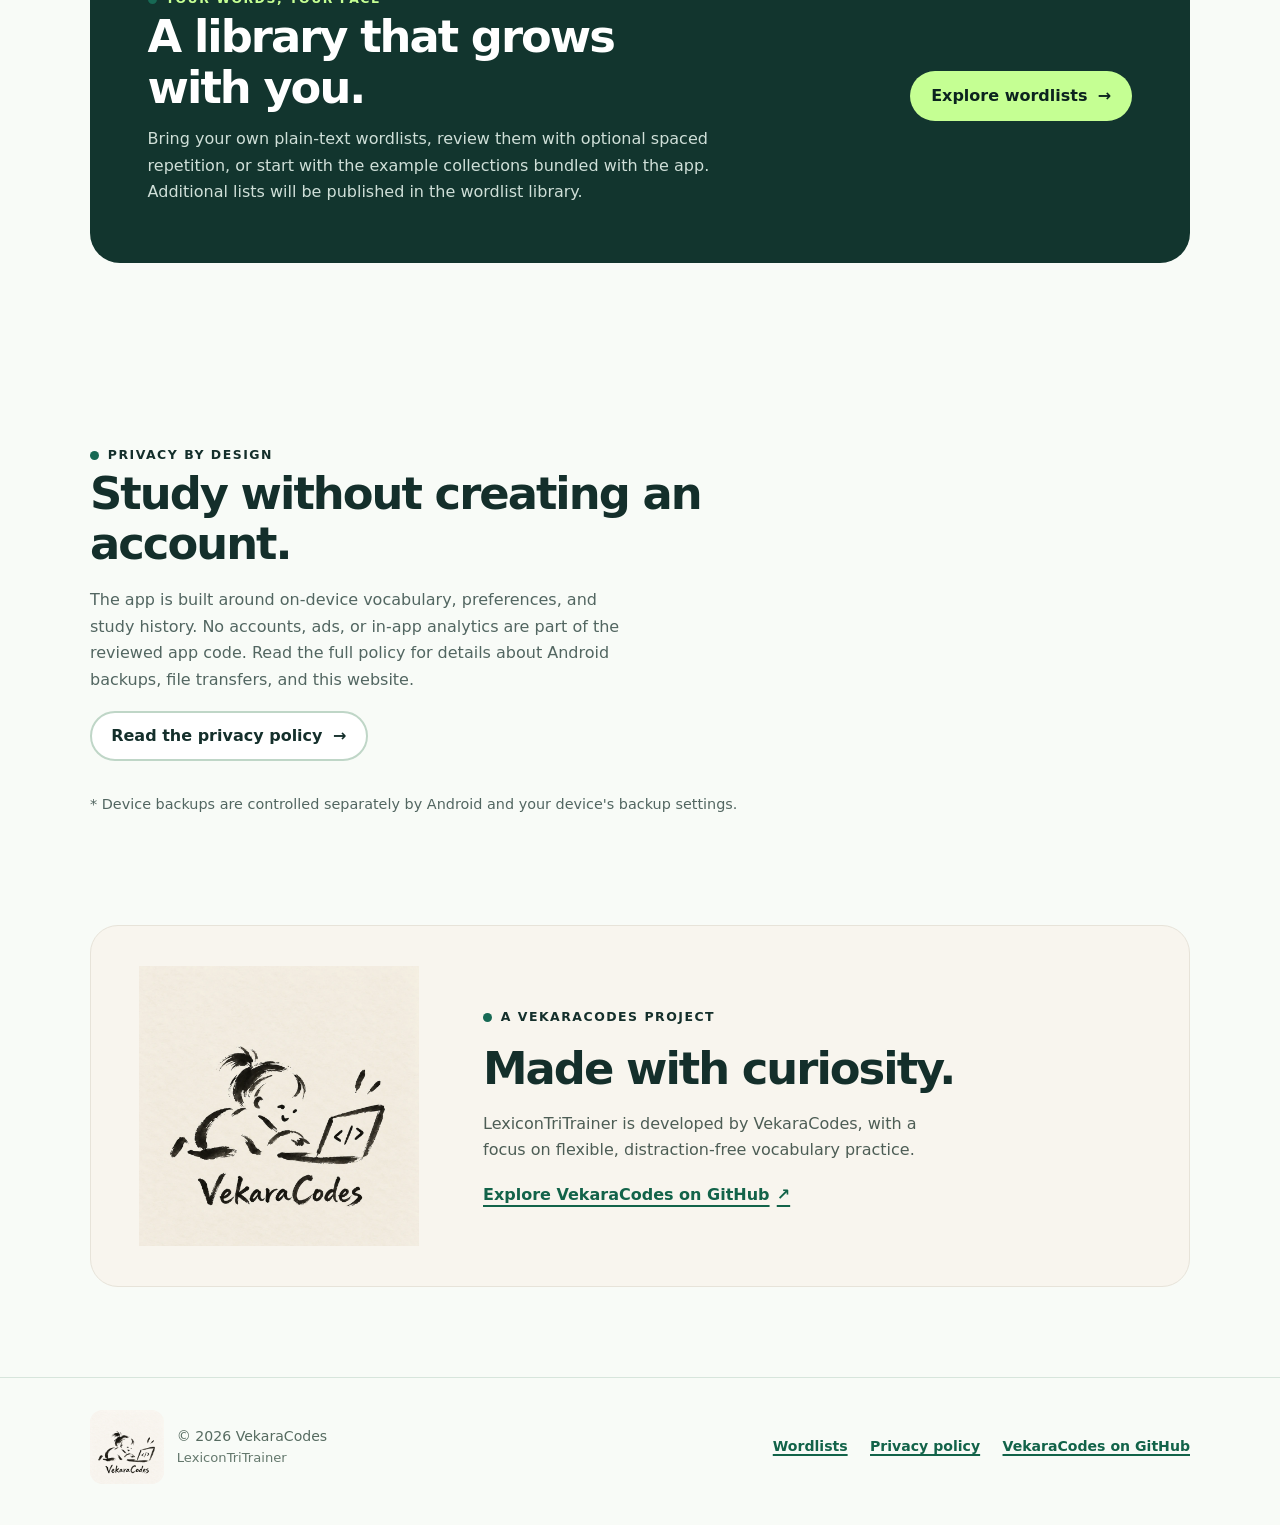
==== commit 49381c3c: "Add files via upload" ====
--- a/lexicontritrainer/index.html
+++ b/lexicontritrainer/index.html
@@ -13,7 +13,7 @@
   <header class="site-header">
     <div class="shell header-inner">
       <a class="brand" href="./" aria-label="LexiconTriTrainer home">
-        <span class="brand-mark" aria-hidden="true"><i>L</i><i>T</i><i>R</i><i>✓</i></span>
+        <img class="brand-logo" src="assets/lexicontritrainer-logo.webp" alt="" width="160" height="160" loading="eager" decoding="async">
         <span>LexiconTriTrainer</span>
       </a>
       <nav class="site-nav" aria-label="Main navigation">
--- a/lexicontritrainer/assets/site.css
+++ b/lexicontritrainer/assets/site.css
@@ -31,6 +31,7 @@
 .brand-mark {display: grid; grid-template-columns: repeat(2, 18px); grid-template-rows: repeat(2, 18px); gap: 3px; transform: rotate(-8deg)}
 .brand-mark i {display: grid; place-items: center; font-style: normal; font-size: 12px; line-height: 1; font-weight: 850; color: var(--darkest); background: var(--accent); border-radius: 5px}
 .brand-mark i:last-child {background: #74c6ac; transform: translate(3px,-2px)}
+.brand-logo {width: 54px; height: 54px; object-fit: contain; flex: 0 0 auto; border-radius: 12px; display:block}
 .site-nav {display: flex; align-items: center; flex-wrap: wrap; justify-content: flex-end; gap: clamp(.6rem, 2.6vw, 2.2rem)}
 .site-nav a {color: #314e44; font-size: .93rem; font-weight: 650; text-decoration: none; padding: .4rem .05rem; border-bottom: 2px solid transparent}
 .site-nav a:hover, .site-nav a[aria-current="page"] {color: #0a5c42; border-color: currentColor}
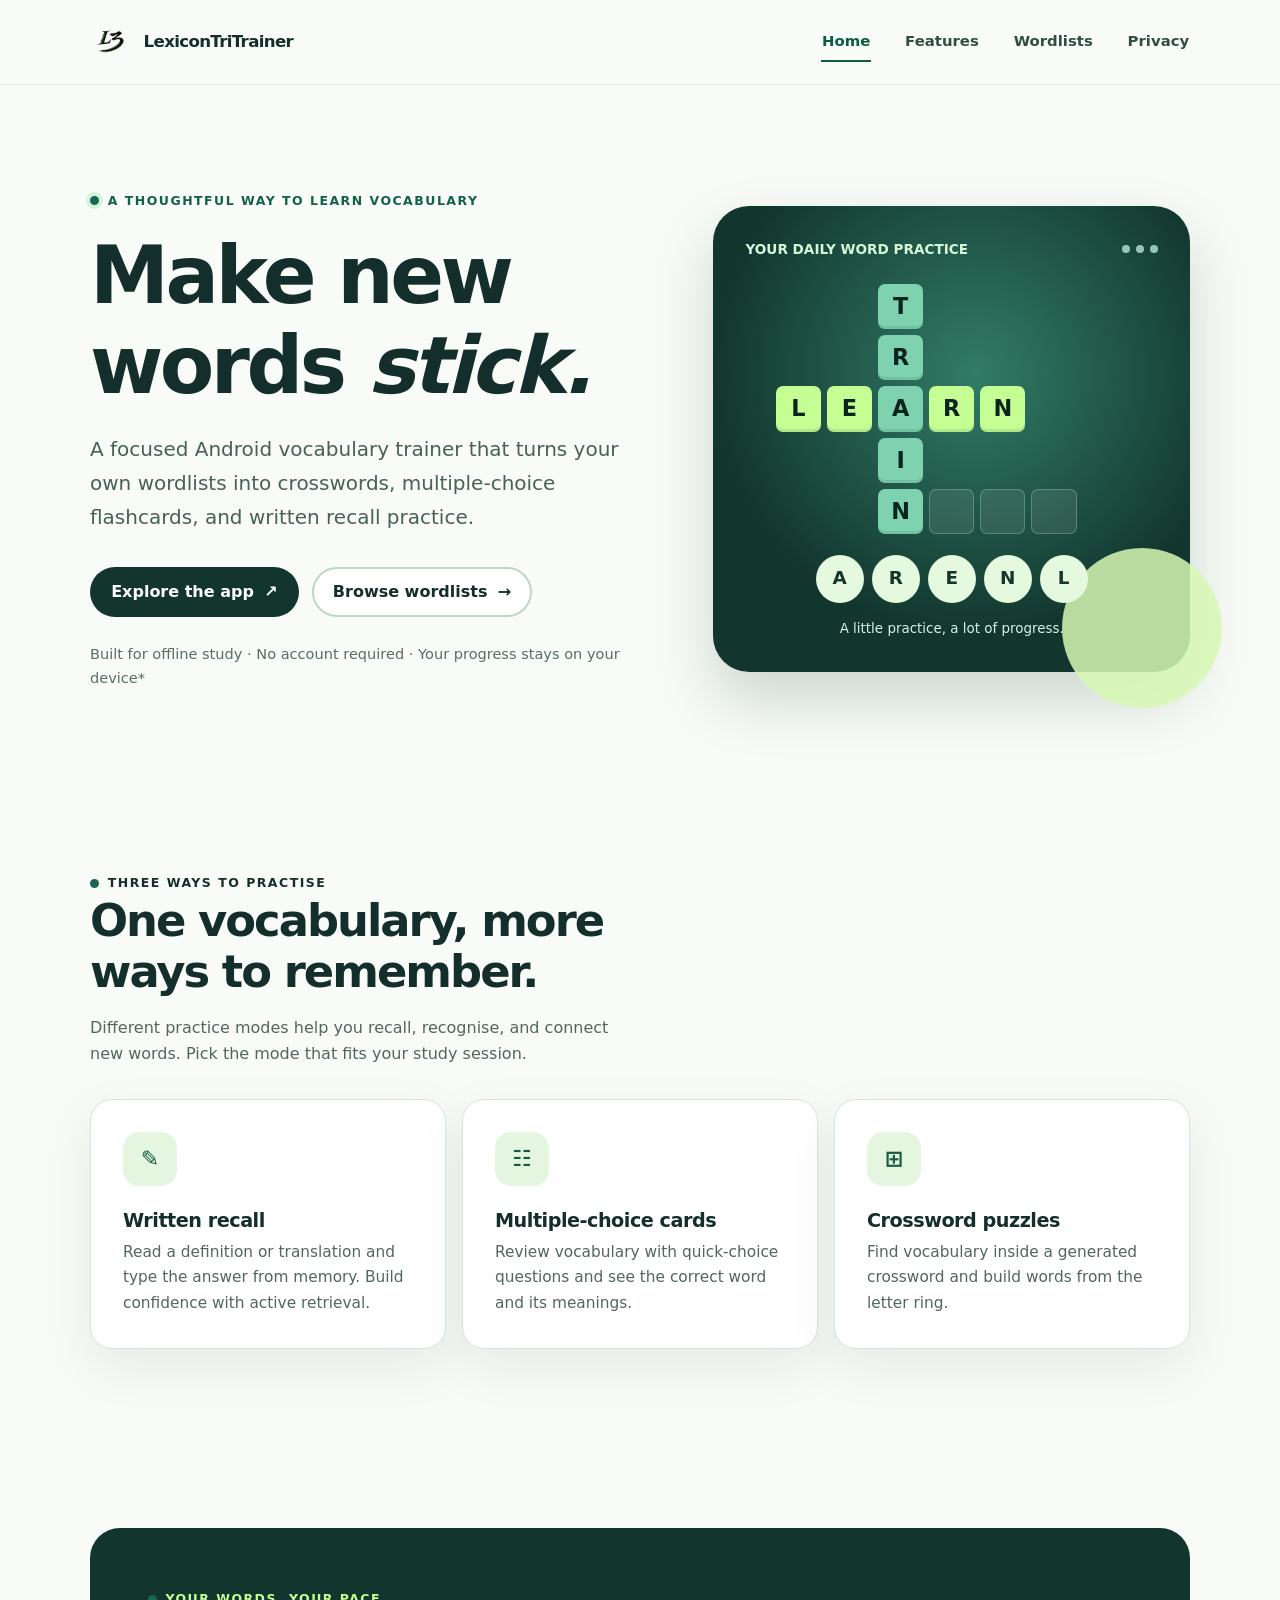
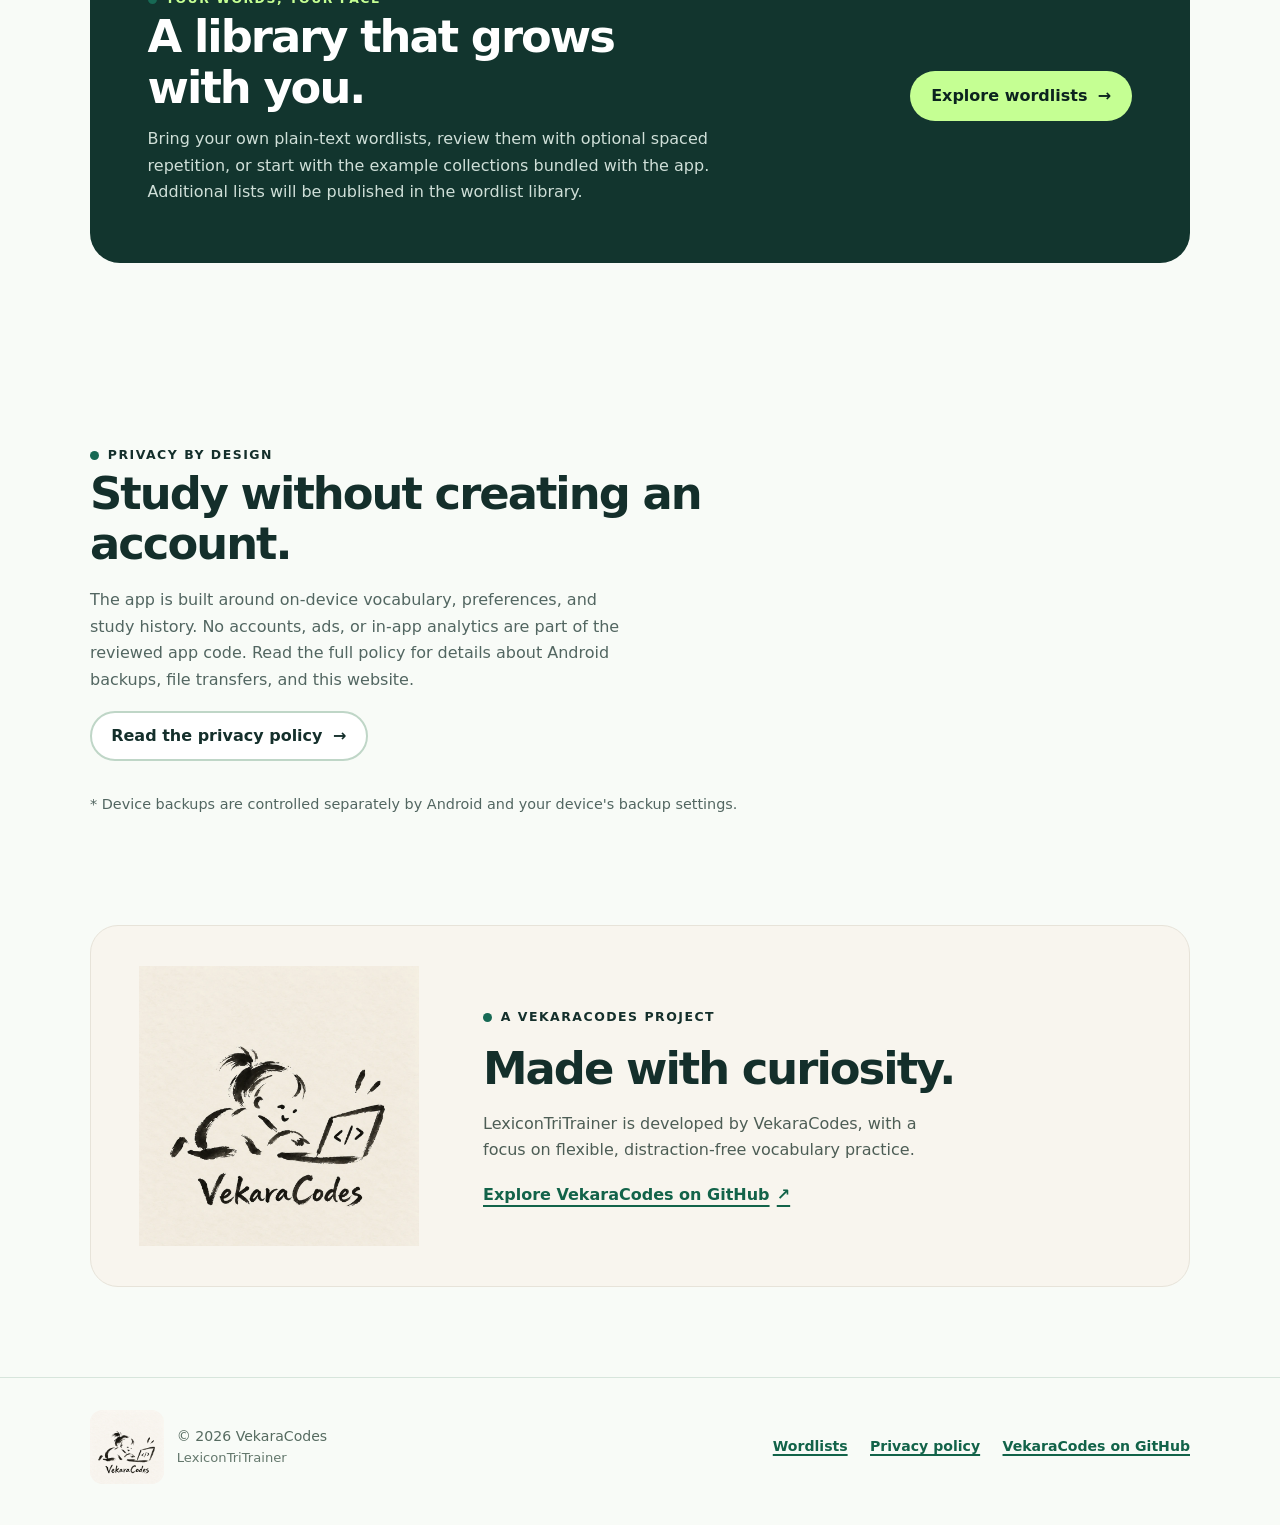
==== commit 882717d2: "Add files via upload" ====
--- a/lexicontritrainer/index.html
+++ b/lexicontritrainer/index.html
@@ -13,7 +13,7 @@
   <header class="site-header">
     <div class="shell header-inner">
       <a class="brand" href="./" aria-label="LexiconTriTrainer home">
-        <img class="brand-logo" src="assets/lexicontritrainer-logo.webp" alt="" width="160" height="160" loading="eager" decoding="async">
+        <img class="brand-logo" src="assets/lexicontritrainer-logo.webp" alt="" width="40" height="40" loading="eager" decoding="async">
         <span>LexiconTriTrainer</span>
       </a>
       <nav class="site-nav" aria-label="Main navigation">
--- a/lexicontritrainer/assets/site.css
+++ b/lexicontritrainer/assets/site.css
@@ -31,7 +31,7 @@
 .brand-mark {display: grid; grid-template-columns: repeat(2, 18px); grid-template-rows: repeat(2, 18px); gap: 3px; transform: rotate(-8deg)}
 .brand-mark i {display: grid; place-items: center; font-style: normal; font-size: 12px; line-height: 1; font-weight: 850; color: var(--darkest); background: var(--accent); border-radius: 5px}
 .brand-mark i:last-child {background: #74c6ac; transform: translate(3px,-2px)}
-.brand-logo {width: 54px; height: 54px; object-fit: contain; flex: 0 0 auto; border-radius: 12px; display:block}
+.brand-logo {width: 40px; height: 40px; object-fit: contain; flex: 0 0 auto; border-radius: 12px; display:block}
 .site-nav {display: flex; align-items: center; flex-wrap: wrap; justify-content: flex-end; gap: clamp(.6rem, 2.6vw, 2.2rem)}
 .site-nav a {color: #314e44; font-size: .93rem; font-weight: 650; text-decoration: none; padding: .4rem .05rem; border-bottom: 2px solid transparent}
 .site-nav a:hover, .site-nav a[aria-current="page"] {color: #0a5c42; border-color: currentColor}
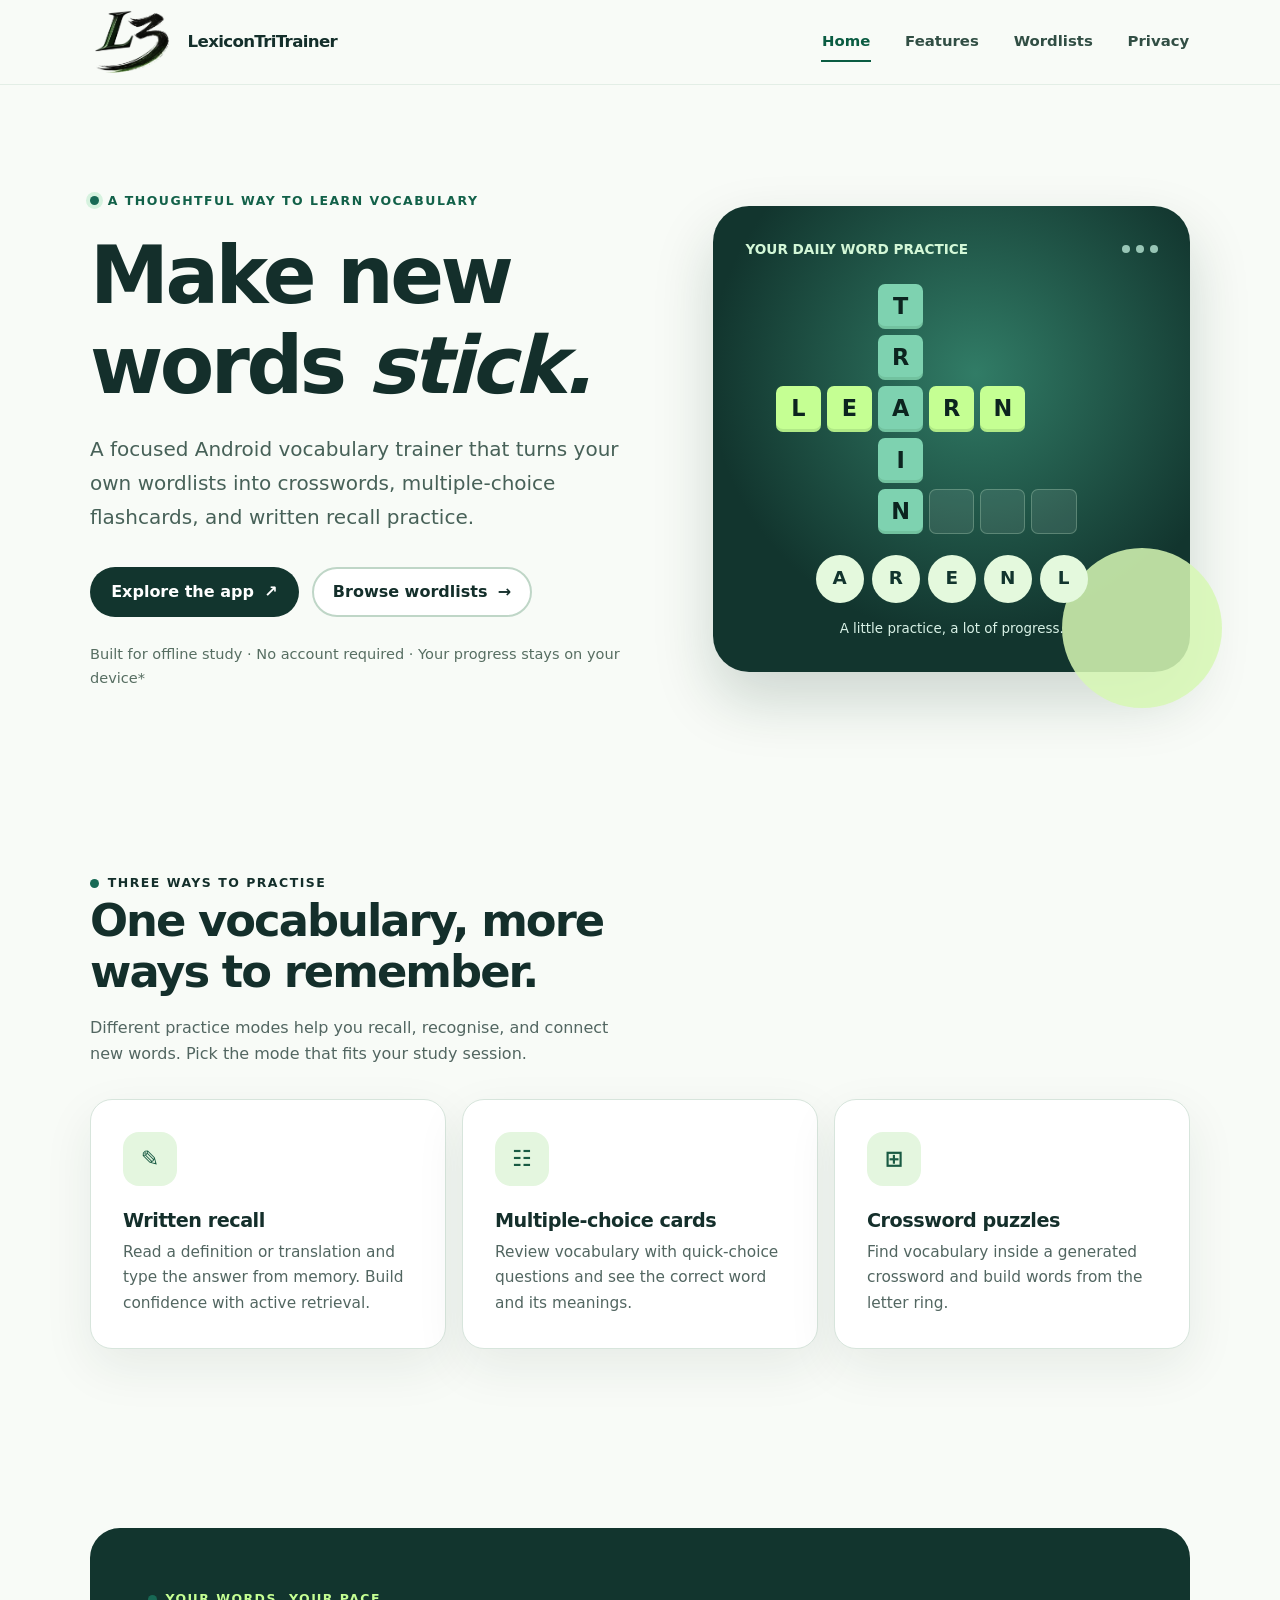
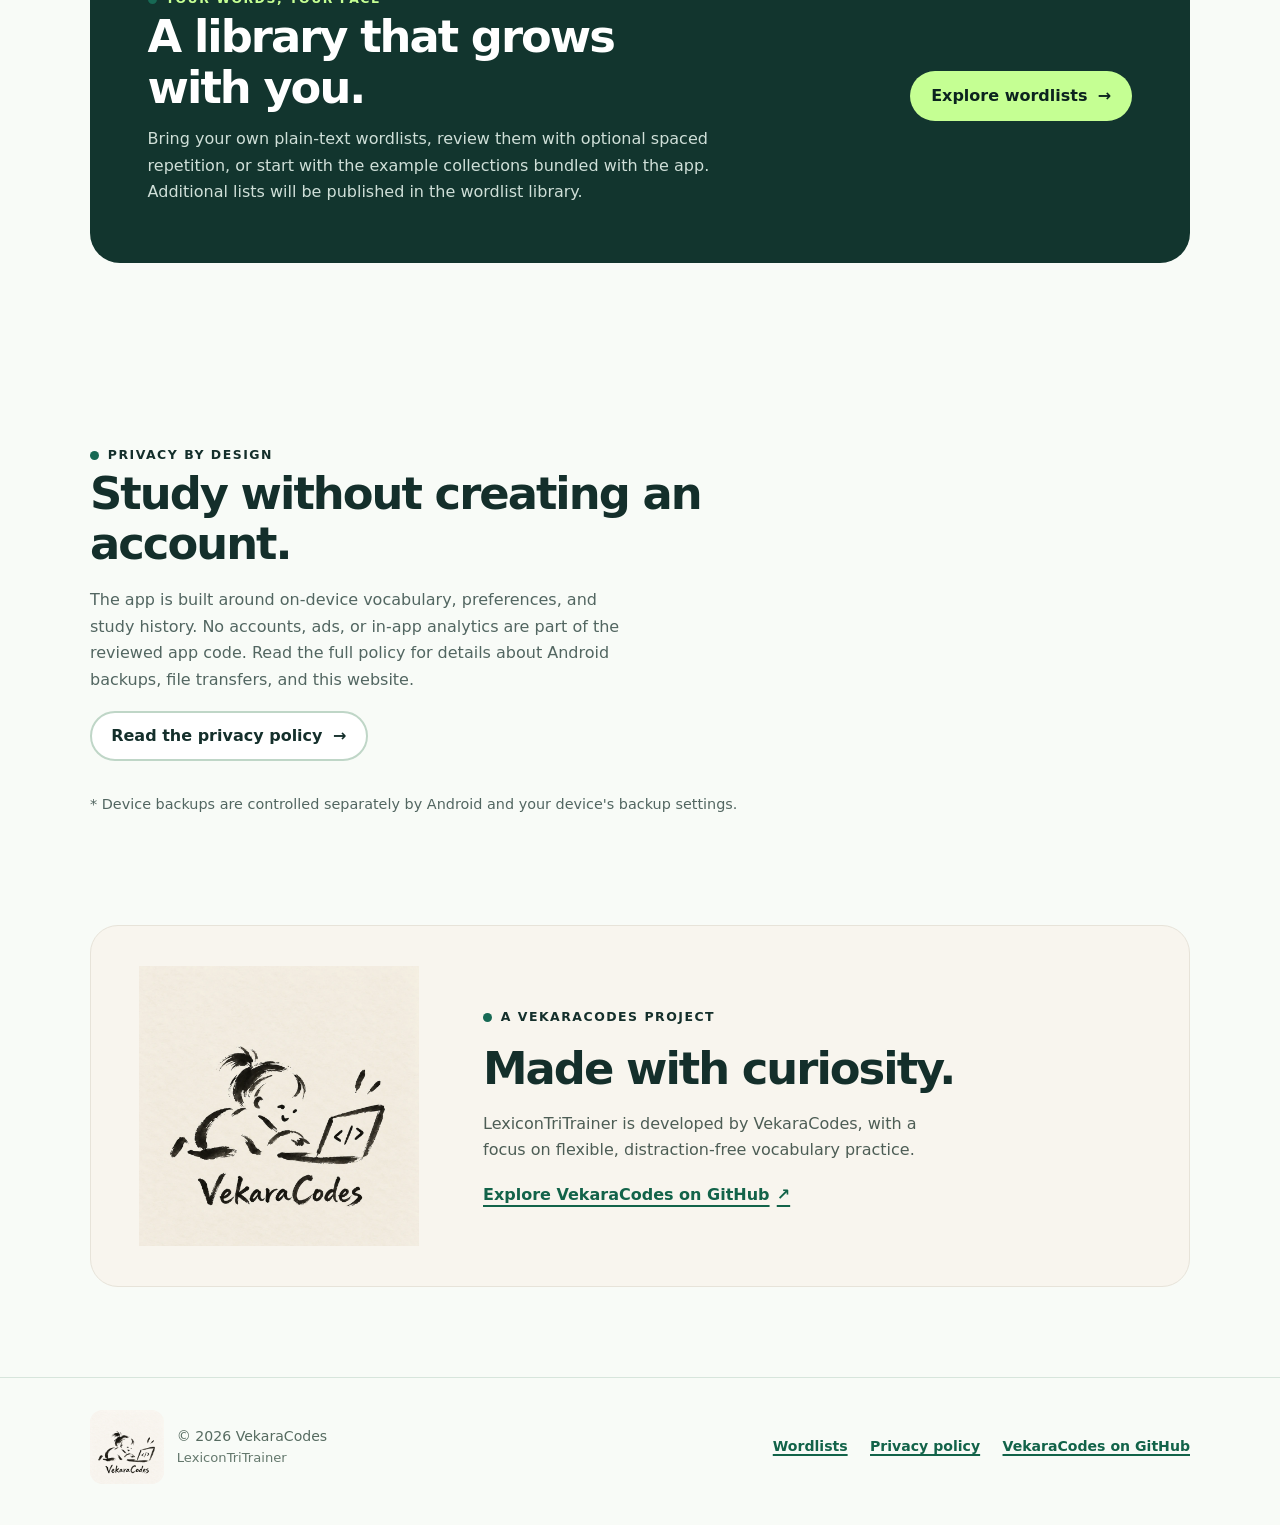
==== commit 5df1223d: "Add files via upload" ====
--- a/lexicontritrainer/index.html
+++ b/lexicontritrainer/index.html
@@ -6,14 +6,14 @@
   <meta name="description" content="LexiconTriTrainer is a local-first Android vocabulary trainer with crosswords, flashcards, written recall, and spaced repetition.">
   <meta name="theme-color" content="#f8fbf7">
   <title>LexiconTriTrainer — Make new words stick</title>
-  <link rel="stylesheet" href="assets/site.css">
+  <link rel="stylesheet" href="assets/site.css?v=6">
 </head>
 <body>
   <a class="skip-link" href="#main">Skip to main content</a>
   <header class="site-header">
     <div class="shell header-inner">
       <a class="brand" href="./" aria-label="LexiconTriTrainer home">
-        <img class="brand-logo" src="assets/lexicontritrainer-logo.webp" alt="" width="40" height="40" loading="eager" decoding="async">
+        <img class="brand-logo" src="assets/lexicontritrainer-logo.webp?v=6" alt="" width="84" height="70" loading="eager" decoding="async">
         <span>LexiconTriTrainer</span>
       </a>
       <nav class="site-nav" aria-label="Main navigation">
--- a/lexicontritrainer/assets/site.css
+++ b/lexicontritrainer/assets/site.css
@@ -118,3 +118,98 @@
 @media (max-width:740px) {.maker-panel {grid-template-columns:1fr; gap:.15rem; text-align:center; justify-items:center}.maker-logo {max-width:230px}.maker-copy .eyebrow {justify-content:center}.maker-copy p {max-width:50ch}.maker-section {padding-top:0}}
 @media (max-width:460px) {.maker-panel {border-radius:22px; padding:1.4rem}.maker-logo {max-width:200px}.footer-attribution {gap:.65rem}.footer-logo-link {width:62px;height:62px}}
 @media (prefers-reduced-motion:reduce) {html {scroll-behavior:auto}.button {transition:none}.button:hover {transform:none}}
+
+
+/* Wordlists — accessible two-column layout, revision 5. Scoped to this page. */
+.wl-v5 {background: linear-gradient(155deg, #f1f8ef 0%, #f8fbf7 46%, #f8fbf7 100%); color: #14361f;}
+.wl-v5 .site-header {background: linear-gradient(110deg, #e1efda, #eaf5e9); border-bottom: 1px solid #dcebd8;}
+.wl-v5 .header-inner {min-height: 82px;}
+.wl-v5 .brand {font-size: clamp(1rem, 1.6vw, 1.25rem); color: #0e331e;}
+.wl-v5 .brand-logo {width: 40px; height: 40px; border-radius: 0;}
+.wl-v5 .site-nav a {color: #254a31;}
+.wl-v5 .site-nav a[aria-current="page"] {padding: .55rem .8rem; border: none; border-radius: 12px; background: #267338; color: #fff;}
+.wl-v5 .site-nav a:hover:not([aria-current="page"]) {border-color: #267338;}
+.wl-main {padding: clamp(2rem, 4.8vw, 4.5rem) 0 clamp(3.2rem, 6vw, 5rem);}
+.wl-layout {display: grid; grid-template-columns: minmax(0, 1.3fr) minmax(310px, .82fr); gap: clamp(1.4rem, 3.5vw, 3rem); align-items: start;}
+.wl-intro h1 {font-size: clamp(2.4rem, 4.2vw, 3.65rem); margin: .35rem 0 .75rem; max-width: none; line-height: 1.1;}
+.wl-v5 h2 {font-size: clamp(1.4rem, 2.2vw, 1.85rem); margin-bottom: .7rem; line-height: 1.22;}
+.wl-v5 p, .wl-v5 li {line-height: 1.55;}
+.wl-kicker {font-weight: 850; text-transform: uppercase; letter-spacing: .11em; font-size: .7rem; margin-bottom: .4rem; color: #386d42;}
+.wl-lead {font-size: 1.075rem; margin-bottom: .55rem;}
+.wl-bullets {list-style: none; padding: 0; margin: .55rem 0 1.5rem;}
+.wl-bullets li {position: relative; padding-left: 1.55rem; margin-bottom: .18rem;}
+.wl-bullets li::before {content: ''; position: absolute; top: .68em; left: .32rem; width: 9px; height: 9px; background: #237e37; border-radius: 50%;}
+.wl-format-panel {margin-top: 2rem; background: linear-gradient(125deg, #eff8ea, #f6faf3); border: 1px solid #cce1c5; border-radius: 20px; padding: clamp(1.2rem, 3vw, 2rem);}
+.wl-section-top {display: flex; align-items: center; gap: .8rem; margin-bottom: 1rem;}
+.wl-section-top h2 {margin: 0;}
+.wl-icon {display: grid; place-items: center; flex: 0 0 auto; font-weight: 850; color: #22783b; background: #e3f1e0; border: 1px solid #c2ddc0; width: 42px; height: 42px; border-radius: 12px;}
+.wl-code {background: #fff; color: #142820; white-space: pre-wrap; overflow-wrap: anywhere; font-size: .9rem; line-height: 1.55; border: 1px solid #dce9d9; border-radius: 12px; padding: .8rem 1rem; margin: .6rem 0 1rem; overflow-x: auto;}
+.wl-code code {font: inherit; font-family: ui-monospace, SFMono-Regular, Consolas, 'Liberation Mono', monospace;}
+.wl-tag-list {padding: 0; margin: 0 0 1rem; list-style: none;}
+.wl-tag-list li {display: flex; gap: .8rem; align-items: baseline; margin-bottom: .45rem;}
+.wl-tag-list li code {min-width: 4.7ch; font-family: ui-monospace, SFMono-Regular, Consolas, 'Liberation Mono', monospace; background: #e0eedf; padding: .12rem .35rem; border-radius: 5px; color: #1c572d; font-weight: 750;}
+.wl-small {font-size: .93rem; color: #45644b;}
+.wl-resource-links {display: flex; gap: 1rem 1.5rem; flex-wrap: wrap; padding-top: .5rem; font-weight: 750; font-size: .92rem;}
+.wl-import {padding-top: 1.8rem;}
+.wl-import h2 {font-size: 1.4rem;}
+.wl-library {background: #edf6e9; border: 1px solid #d0e2ce; border-radius: 22px; padding: clamp(1.1rem, 2.5vw, 1.6rem); box-shadow: 0 14px 45px rgba(27, 61, 36, .05);}
+.wl-library-header p:last-child {color: #375846; margin-bottom: 1.2rem;}
+.wl-v5 .file-list {display: grid; gap: .6rem; margin: 0;}
+.wl-v5 .file-row {background: rgba(255,255,255,.88); border: 1px solid #e1ebdf; border-radius: 12px; box-shadow: 0 4px 10px rgba(19,73,36,.035); padding: .9rem .95rem; display: flex; flex-direction: column; align-items: stretch; gap: .55rem; min-width: 0;}
+.wl-v5 .file-row h3 {font-size: 1.0rem; font-weight: 750; margin: 0 0 .25rem; line-height: 1.32; letter-spacing: -.012em;}
+.wl-v5 .file-row p {font-size: .83rem; color: #4d6955; margin: 0; line-height: 1.35;}
+.wl-v5 .file-row a {color: #17682f; text-decoration: none; font-size: .83rem; font-weight: 800; background: #eaf6e9; border-radius: 8px; padding: .33rem .62rem; align-self: flex-start; border: 1px solid #d4e6d2;}
+.wl-v5 .file-row a:hover {background: #d1eccc; text-decoration: underline;}
+.wl-v5 .file-row a::after {content: ' ↓';}
+.wl-library-footer {border-top: 1px solid #cfdecc; margin-top: 1.4rem; padding-top: 1.1rem; display: flex; flex-direction: column; gap: .65rem;}
+.wl-library-footer p {font-size: .9rem; font-weight: 800; margin: 0;}
+.wl-library-footer a {font-size: .91rem; font-weight: 720;}
+@media (min-width: 1250px) {.wl-v5 .shell {width: min(100% - 64px, 1250px);}}
+@media (max-width: 940px) {.wl-layout {grid-template-columns: minmax(0, 1fr);} .wl-library {max-width: 850px;}}
+@media (max-width: 460px) {.wl-main {padding-top: 1.65rem;} .wl-v5 .file-row {flex-direction: column; align-items: flex-start;} .wl-tag-list li {gap: .45rem;}}
+
+
+/* v6: closer implementation of the Wordlists visual preview, larger L3 mark. */
+.brand-logo {width:84px;height:70px;border-radius:0;object-fit:contain;}
+.wl-v5 .brand-logo {width:84px;height:70px;border-radius:0;}
+.wl-v5 .shell {width:min(100% - 64px, 1450px);}
+.wl-v5 .site-header {background:linear-gradient(110deg,#e1efd9,#e3f2de 70%,#dfeddb);}
+.wl-v5 .header-inner {min-height:100px;}
+.wl-v5 .brand {font-size:clamp(1.35rem,2.3vw,2.2rem);font-weight:820;gap:.9rem;letter-spacing:-.045em;}
+.wl-v5 .site-nav a {font-size:clamp(.94rem,1.25vw,1.25rem);font-weight:550;}
+.wl-v5 .site-nav a[aria-current="page"] {background:#27733a;padding:.55rem 1.25rem;border-radius:10px;}
+.wl-v5 {background:linear-gradient(155deg,#f1f7f0 0%,#fbfcfb 58%,#f6faf4 100%);color:#102e1d;}
+.wl-main {padding-top:2.15rem;}
+.wl-layout {grid-template-columns:minmax(0,2.05fr) minmax(350px,1fr);gap:clamp(1.5rem,2.2vw,2.2rem);}
+.wl-v5 h2 {font-size:clamp(1.5rem,2vw,2rem);line-height:1.22;}
+.wl-intro h1 {font-size:clamp(2.7rem,3.55vw,3.7rem);margin:.2rem 0 .72rem;font-weight:800;}
+.wl-v5 p,.wl-v5 li {line-height:1.48;}
+.wl-intro {font-size:clamp(1.03rem,1.24vw,1.22rem);}
+.wl-lead {font-size:inherit;margin-bottom:.45rem;}
+.wl-bullets {margin:.65rem 0 1.6rem;}
+.wl-bullets li {padding-left:1.8rem;margin-bottom:.14rem;}
+.wl-bullets li::before {width:10px;height:10px;top:.67em;left:.55rem;background:#146a27;}
+.wl-format-panel {margin-top:1.2rem;background:rgba(239,247,236,.68);border:1px solid #d1e4ce;padding:clamp(1.3rem,2vw,2rem);border-radius:18px;box-shadow:none;}
+.wl-format-panel h2 {font-size:clamp(1.45rem,2vw,2rem);margin:0;}
+.wl-section-top {margin-bottom:.35rem;}
+.wl-code {background:#fff;border-color:#e2e9e1;padding:.58rem .9rem;white-space:pre-wrap;overflow-wrap:anywhere;line-height:1.48;}
+.wl-tag-list li {margin-bottom:.18rem;}
+.wl-tag-list li code {background:transparent;color:#162f1d;min-width:4.5ch;}
+.wl-library {margin-top:3.8rem;background:rgba(233,245,229,.66);border:1px solid #d5e5d0;border-radius:16px;padding:clamp(1.15rem,1.8vw,1.65rem);box-shadow:none;}
+.wl-library h2 {margin:0 0 .45rem;}
+.wl-library-header p:last-child {margin-bottom:.8rem;color:#1f3c28;}
+.wl-v5 .file-list {gap:.4rem;}
+.wl-v5 .file-row {display:flex;flex-direction:row;align-items:center;gap:.75rem;min-height:58px;padding:.43rem .65rem;border:1px solid #e2eee0;background:rgba(255,255,255,.82);box-shadow:0 3px 9px rgba(20,60,28,.06);border-radius:14px;}
+.wl-v5 .file-row::before {content:"";display:block;flex:0 0 27px;width:27px;height:32px;background-repeat:no-repeat;background-position:center;background-size:contain;background-image:url("data:image/svg+xml,%3Csvg xmlns='http://www.w3.org/2000/svg' width='28' height='32' viewBox='0 0 28 32' fill='none' stroke='%23166a2e' stroke-width='2.3' stroke-linejoin='round' stroke-linecap='round'%3E%3Cpath d='M4 2h13l7 7v21H4z'/%3E%3Cpath d='M17 2v8h7M8 15h12M8 20h12M8 25h9'/%3E%3C/svg%3E");}
+.wl-v5 .file-row > div {flex:1;min-width:0;}
+.wl-v5 .file-row h3 {font-size:clamp(.88rem,1.1vw,1.03rem);font-weight:620;line-height:1.28;margin:0;}
+.wl-v5 .file-row p {position:absolute;width:1px;height:1px;padding:0;margin:-1px;overflow:hidden;clip:rect(0,0,0,0);white-space:nowrap;border:0;}
+.wl-v5 .file-row a {font-size:0;display:flex;justify-content:center;align-items:center;text-indent:-9999px;white-space:nowrap;min-width:40px;height:40px;margin:0;padding:0;background:transparent;border:1px solid transparent;border-radius:9px;color:#176c2b;flex:0 0 40px;position:relative;}
+.wl-v5 .file-row a::after {content:"↓";display:block;font-size:1.65rem;line-height:1;text-indent:0;position:absolute;left:0;right:0;top:5px;text-align:center;}
+.wl-v5 .file-row a:hover,.wl-v5 .file-row a:focus-visible {background:#e1f1df;border-color:#b6d8b5;text-decoration:none;}
+.wl-library-footer {margin-top:1rem;padding-top:1rem;}
+.wl-library-footer p {display:none;}
+.wl-library-footer a {font-size:1rem;font-weight:580;line-height:1.8;}
+@media(max-width:1060px){.wl-layout{grid-template-columns:1fr;}.wl-library{margin-top:1rem;max-width:none;}}
+@media(max-width:740px){.brand-logo,.wl-v5 .brand-logo{width:66px;height:55px;}.wl-v5 .shell{width:min(100% - 34px,1450px);}.wl-v5 .header-inner{min-height:88px;}.wl-v5 .brand{font-size:1.5rem;}.wl-v5 .site-nav a{font-size:.93rem;}.wl-main{padding-top:1.55rem;}.wl-v5 .file-row{flex-direction:row;align-items:center;}}
+@media(max-width:460px){.brand-logo,.wl-v5 .brand-logo{width:59px;height:50px;}.wl-v5 .brand{font-size:1.2rem;gap:.4rem;}.wl-v5 .file-row h3{font-size:.91rem;}}
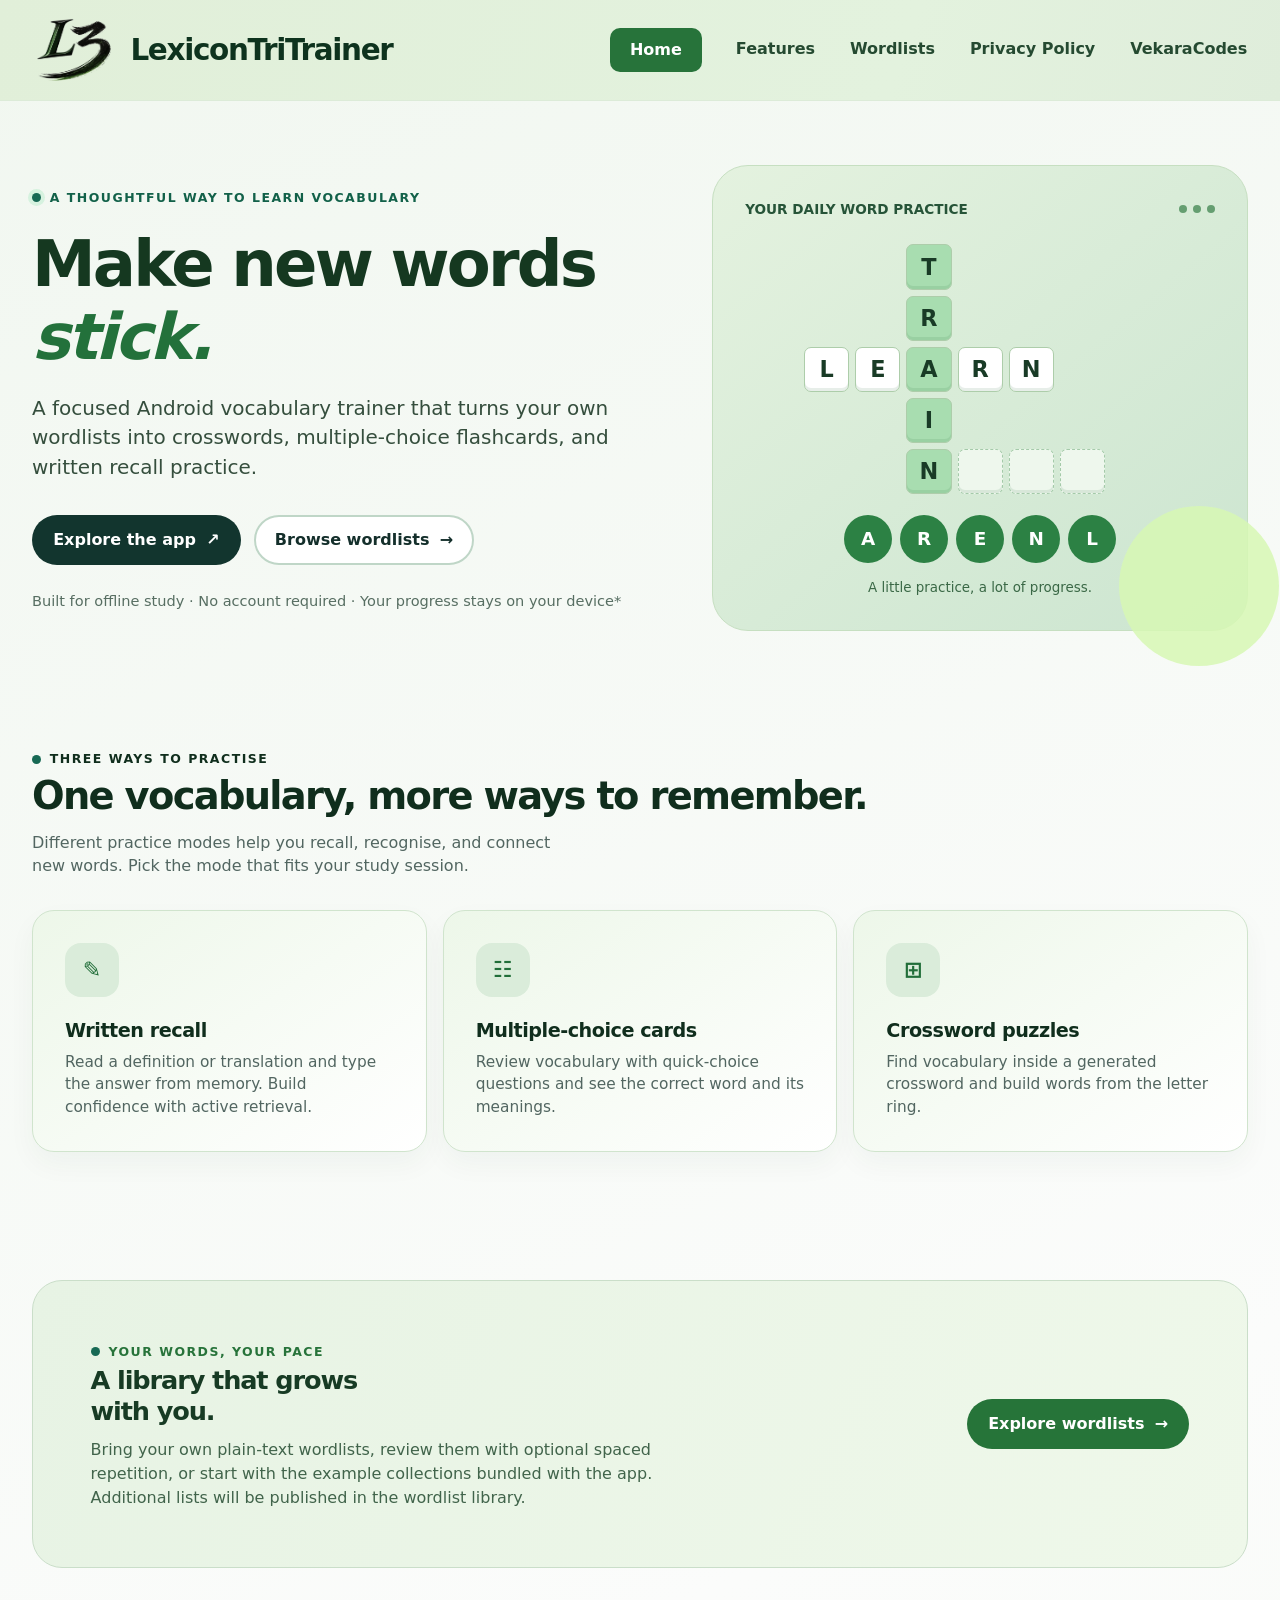
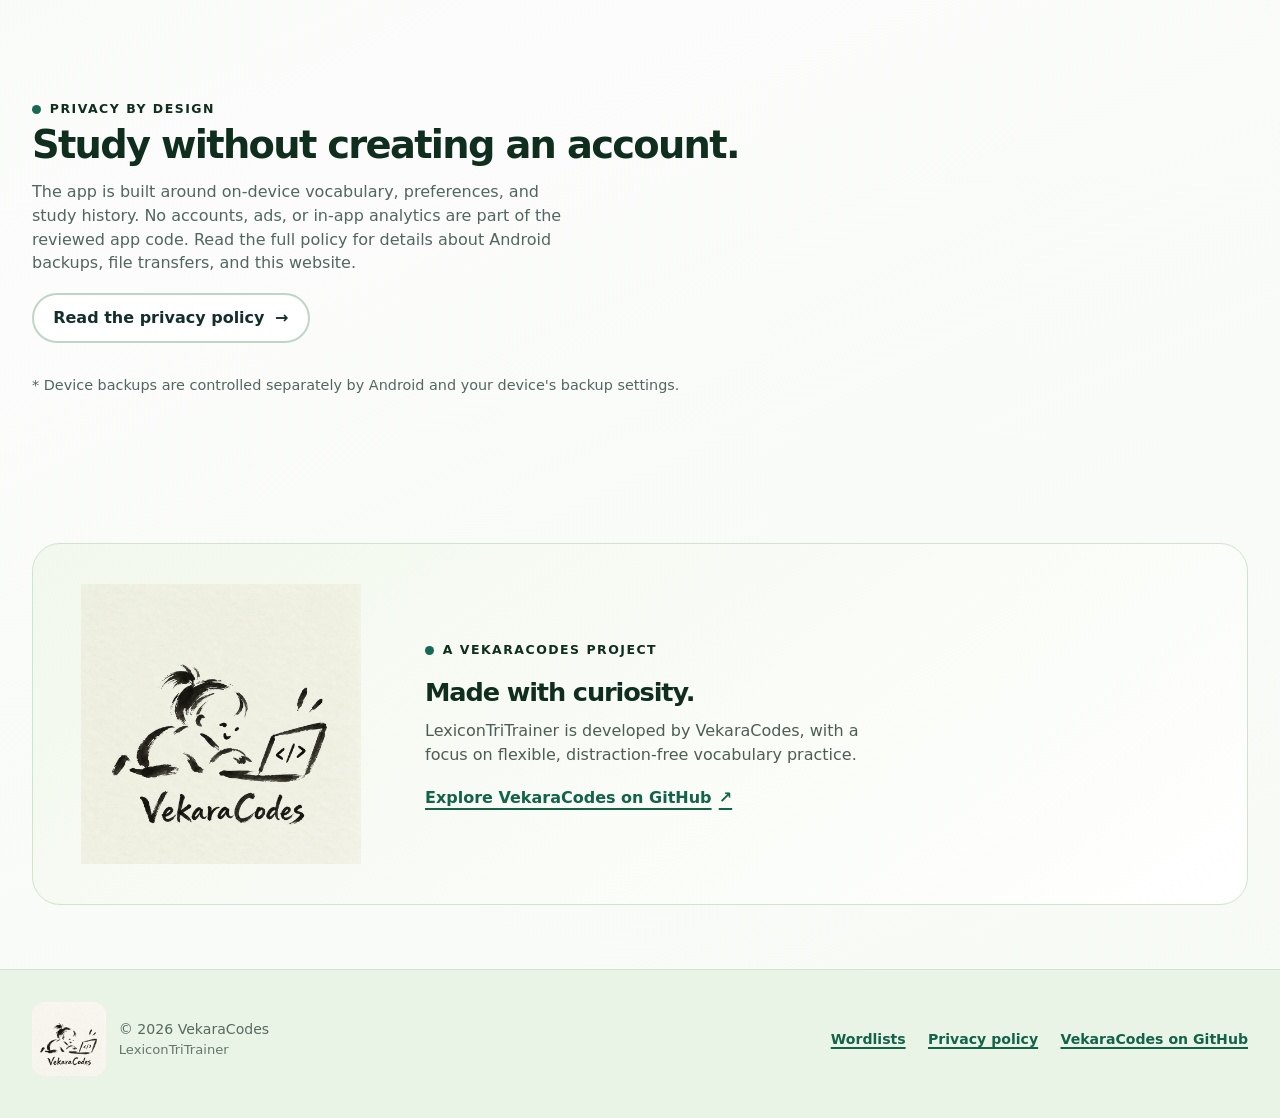
==== commit b69626d3: "Add files via upload" ====
--- a/lexicontritrainer/index.html
+++ b/lexicontritrainer/index.html
@@ -1,98 +1,100 @@
 <!DOCTYPE html>
+
 <html lang="en">
 <head>
-  <meta charset="utf-8">
-  <meta name="viewport" content="width=device-width, initial-scale=1">
-  <meta name="description" content="LexiconTriTrainer is a local-first Android vocabulary trainer with crosswords, flashcards, written recall, and spaced repetition.">
-  <meta name="theme-color" content="#f8fbf7">
-  <title>LexiconTriTrainer — Make new words stick</title>
-  <link rel="stylesheet" href="assets/site.css?v=6">
+<meta charset="utf-8"/>
+<meta content="width=device-width, initial-scale=1" name="viewport"/>
+<meta content="LexiconTriTrainer is a local-first Android vocabulary trainer with crosswords, flashcards, written recall, and spaced repetition." name="description"/>
+<meta content="#e1efd9" name="theme-color"/>
+<title>LexiconTriTrainer — Make new words stick</title>
+<link href="./assets/site.css?v=7" rel="stylesheet"/>
 </head>
-<body>
-  <a class="skip-link" href="#main">Skip to main content</a>
-  <header class="site-header">
-    <div class="shell header-inner">
-      <a class="brand" href="./" aria-label="LexiconTriTrainer home">
-        <img class="brand-logo" src="assets/lexicontritrainer-logo.webp?v=6" alt="" width="84" height="70" loading="eager" decoding="async">
-        <span>LexiconTriTrainer</span>
-      </a>
-      <nav class="site-nav" aria-label="Main navigation">
-        <a href="./" aria-current="page">Home</a>
-        <a href="#features">Features</a>
-        <a href="wordlists/">Wordlists</a>
-        <a href="privacy-policy.html">Privacy</a>
-      </nav>
-    </div>
-  </header>
-  <main id="main">
-    <section class="hero" aria-labelledby="hero-title">
-      <div class="shell hero-grid">
-        <div>
-          <span class="eyebrow">A thoughtful way to learn vocabulary</span>
-          <h1 id="hero-title">Make new words <em>stick.</em></h1>
-          <p class="lede">A focused Android vocabulary trainer that turns your own wordlists into crosswords, multiple-choice flashcards, and written recall practice.</p>
-          <div class="hero-actions">
-            <a class="button button-primary" href="#features">Explore the app <span aria-hidden="true">↗</span></a>
-            <a class="button button-secondary" href="wordlists/">Browse wordlists <span aria-hidden="true">→</span></a>
-          </div>
-          <p class="hero-note">Built for offline study · No account required · Your progress stays on your device*</p>
-        </div>
-        <div class="hero-art" role="img" aria-label="Illustration of a crossword puzzle with green letter tiles spelling words and a row of letter choices. This is a stylized illustration, not an app screenshot.">
-          <div class="art-head" aria-hidden="true"><span>YOUR DAILY WORD PRACTICE</span><span class="art-dots"><i></i><i></i><i></i></span></div>
-          <div class="art-grid" aria-hidden="true">
-            <span class="cell transparent"></span><span class="cell transparent"></span><span class="cell soft">T</span><span class="cell transparent"></span><span class="cell transparent"></span><span class="cell transparent"></span><span class="cell transparent"></span>
-            <span class="cell transparent"></span><span class="cell transparent"></span><span class="cell soft">R</span><span class="cell transparent"></span><span class="cell transparent"></span><span class="cell transparent"></span><span class="cell transparent"></span>
-            <span class="cell">L</span><span class="cell">E</span><span class="cell soft">A</span><span class="cell">R</span><span class="cell">N</span><span class="cell transparent"></span><span class="cell transparent"></span>
-            <span class="cell transparent"></span><span class="cell transparent"></span><span class="cell soft">I</span><span class="cell transparent"></span><span class="cell transparent"></span><span class="cell transparent"></span><span class="cell transparent"></span>
-            <span class="cell transparent"></span><span class="cell transparent"></span><span class="cell soft">N</span><span class="cell outline"></span><span class="cell outline"></span><span class="cell outline"></span><span class="cell transparent"></span>
-          </div>
-          <div class="art-answer" aria-hidden="true"><span>A</span><span>R</span><span>E</span><span>N</span><span>L</span></div>
-          <p class="art-caption" aria-hidden="true">A little practice, a lot of progress.</p>
-        </div>
-      </div>
-    </section>
-    <section id="features" class="section" aria-labelledby="features-title">
-      <div class="shell">
-        <div class="section-heading">
-          <span class="eyebrow">Three ways to practise</span>
-          <h2 id="features-title">One vocabulary, more ways to remember.</h2>
-          <p>Different practice modes help you recall, recognise, and connect new words. Pick the mode that fits your study session.</p>
-        </div>
-        <div class="features">
-          <article class="feature-card"><div class="feature-icon" aria-hidden="true">✎</div><h3>Written recall</h3><p>Read a definition or translation and type the answer from memory. Build confidence with active retrieval.</p></article>
-          <article class="feature-card"><div class="feature-icon" aria-hidden="true">☷</div><h3>Multiple-choice cards</h3><p>Review vocabulary with quick-choice questions and see the correct word and its meanings.</p></article>
-          <article class="feature-card"><div class="feature-icon" aria-hidden="true">⊞</div><h3>Crossword puzzles</h3><p>Find vocabulary inside a generated crossword and build words from the letter ring.</p></article>
-        </div>
-      </div>
-    </section>
-    <section class="section" aria-labelledby="why-title">
-      <div class="shell">
-        <div class="banner">
-          <div><span class="eyebrow" style="color:#c5ff93">Your words, your pace</span><h2 id="why-title">A library that grows with you.</h2><p>Bring your own plain-text wordlists, review them with optional spaced repetition, or start with the example collections bundled with the app. Additional lists will be published in the wordlist library.</p></div>
-          <a class="button" href="wordlists/">Explore wordlists <span aria-hidden="true">→</span></a>
-        </div>
-      </div>
-    </section>
-    <section class="section" aria-labelledby="privacy-title">
-      <div class="shell">
-        <div class="section-heading"><span class="eyebrow">Privacy by design</span><h2 id="privacy-title">Study without creating an account.</h2><p>The app is built around on-device vocabulary, preferences, and study history. No accounts, ads, or in-app analytics are part of the reviewed app code. Read the full policy for details about Android backups, file transfers, and this website.</p><a class="button button-secondary" href="privacy-policy.html">Read the privacy policy <span aria-hidden="true">→</span></a></div>
-        <p class="small">* Device backups are controlled separately by Android and your device's backup settings.</p>
-      </div>
-    </section>
-    <section class="section maker-section" aria-labelledby="maker-title">
-      <div class="shell">
-        <div class="maker-panel">
-          <img class="maker-logo" src="assets/vekaracodes-logo.webp" alt="VekaraCodes — ink-brush illustration of a child coding on a laptop" width="1000" height="1000" loading="lazy" decoding="async">
-          <div class="maker-copy">
-            <span class="eyebrow">A VekaraCodes project</span>
-            <h2 id="maker-title">Made with curiosity.</h2>
-            <p>LexiconTriTrainer is developed by VekaraCodes, with a focus on flexible, distraction-free vocabulary practice.</p>
-            <a class="maker-link" href="https://github.com/VekaraCodes" rel="noopener noreferrer">Explore VekaraCodes on GitHub <span aria-hidden="true">↗</span></a>
-          </div>
-        </div>
-      </div>
-    </section>
-  </main>
-  <footer class="site-footer"><div class="shell footer-inner"><div class="footer-attribution"><a class="footer-logo-link" href="https://github.com/VekaraCodes" aria-label="VekaraCodes on GitHub" rel="noopener noreferrer"><img src="assets/vekaracodes-logo.webp" alt="VekaraCodes brush-stroke logo" width="74" height="74" loading="lazy" decoding="async"></a><span>© 2026 VekaraCodes<br><small>LexiconTriTrainer</small></span></div><nav class="footer-links" aria-label="Footer navigation"><a href="wordlists/">Wordlists</a><a href="privacy-policy.html">Privacy policy</a><a href="https://github.com/VekaraCodes" rel="noopener noreferrer">VekaraCodes on GitHub</a></nav></div></footer>
+<body class="lt-home wl-v5">
+<a class="skip-link" href="#main">Skip to main content</a>
+<header class="site-header">
+<div class="shell header-inner">
+<a aria-label="LexiconTriTrainer home" class="brand" href="./">
+<img alt="" class="brand-logo" decoding="async" height="70" src="./assets/lexicontritrainer-logo.webp?v=7" width="84"/>
+<span>LexiconTriTrainer</span>
+</a>
+<nav aria-label="Main navigation" class="site-nav">
+<a aria-current="page" href="./">Home</a>
+<a href="./#features">Features</a>
+<a href="./wordlists/">Wordlists</a>
+<a href="./privacy-policy.html">Privacy Policy</a>
+<a href="https://vekaracodes.github.io/">VekaraCodes</a>
+</nav>
+</div>
+</header>
+<main id="main">
+<section aria-labelledby="hero-title" class="hero">
+<div class="shell hero-grid">
+<div>
+<span class="eyebrow">A thoughtful way to learn vocabulary</span>
+<h1 id="hero-title">Make new words <em>stick.</em></h1>
+<p class="lede">A focused Android vocabulary trainer that turns your own wordlists into crosswords, multiple-choice flashcards, and written recall practice.</p>
+<div class="hero-actions">
+<a class="button button-primary" href="#features">Explore the app <span aria-hidden="true">↗</span></a>
+<a class="button button-secondary" href="wordlists/">Browse wordlists <span aria-hidden="true">→</span></a>
+</div>
+<p class="hero-note">Built for offline study · No account required · Your progress stays on your device*</p>
+</div>
+<div aria-label="Illustration of a crossword puzzle with green letter tiles spelling words and a row of letter choices. This is a stylized illustration, not an app screenshot." class="hero-art" role="img">
+<div aria-hidden="true" class="art-head"><span>YOUR DAILY WORD PRACTICE</span><span class="art-dots"><i></i><i></i><i></i></span></div>
+<div aria-hidden="true" class="art-grid">
+<span class="cell transparent"></span><span class="cell transparent"></span><span class="cell soft">T</span><span class="cell transparent"></span><span class="cell transparent"></span><span class="cell transparent"></span><span class="cell transparent"></span>
+<span class="cell transparent"></span><span class="cell transparent"></span><span class="cell soft">R</span><span class="cell transparent"></span><span class="cell transparent"></span><span class="cell transparent"></span><span class="cell transparent"></span>
+<span class="cell">L</span><span class="cell">E</span><span class="cell soft">A</span><span class="cell">R</span><span class="cell">N</span><span class="cell transparent"></span><span class="cell transparent"></span>
+<span class="cell transparent"></span><span class="cell transparent"></span><span class="cell soft">I</span><span class="cell transparent"></span><span class="cell transparent"></span><span class="cell transparent"></span><span class="cell transparent"></span>
+<span class="cell transparent"></span><span class="cell transparent"></span><span class="cell soft">N</span><span class="cell outline"></span><span class="cell outline"></span><span class="cell outline"></span><span class="cell transparent"></span>
+</div>
+<div aria-hidden="true" class="art-answer"><span>A</span><span>R</span><span>E</span><span>N</span><span>L</span></div>
+<p aria-hidden="true" class="art-caption">A little practice, a lot of progress.</p>
+</div>
+</div>
+</section>
+<section aria-labelledby="features-title" class="section" id="features">
+<div class="shell">
+<div class="section-heading">
+<span class="eyebrow">Three ways to practise</span>
+<h2 id="features-title">One vocabulary, more ways to remember.</h2>
+<p>Different practice modes help you recall, recognise, and connect new words. Pick the mode that fits your study session.</p>
+</div>
+<div class="features">
+<article class="feature-card"><div aria-hidden="true" class="feature-icon">✎</div><h3>Written recall</h3><p>Read a definition or translation and type the answer from memory. Build confidence with active retrieval.</p></article>
+<article class="feature-card"><div aria-hidden="true" class="feature-icon">☷</div><h3>Multiple-choice cards</h3><p>Review vocabulary with quick-choice questions and see the correct word and its meanings.</p></article>
+<article class="feature-card"><div aria-hidden="true" class="feature-icon">⊞</div><h3>Crossword puzzles</h3><p>Find vocabulary inside a generated crossword and build words from the letter ring.</p></article>
+</div>
+</div>
+</section>
+<section aria-labelledby="why-title" class="section">
+<div class="shell">
+<div class="banner">
+<div><span class="eyebrow" style="color:#c5ff93">Your words, your pace</span><h2 id="why-title">A library that grows with you.</h2><p>Bring your own plain-text wordlists, review them with optional spaced repetition, or start with the example collections bundled with the app. Additional lists will be published in the wordlist library.</p></div>
+<a class="button" href="wordlists/">Explore wordlists <span aria-hidden="true">→</span></a>
+</div>
+</div>
+</section>
+<section aria-labelledby="privacy-title" class="section">
+<div class="shell">
+<div class="section-heading"><span class="eyebrow">Privacy by design</span><h2 id="privacy-title">Study without creating an account.</h2><p>The app is built around on-device vocabulary, preferences, and study history. No accounts, ads, or in-app analytics are part of the reviewed app code. Read the full policy for details about Android backups, file transfers, and this website.</p><a class="button button-secondary" href="privacy-policy.html">Read the privacy policy <span aria-hidden="true">→</span></a></div>
+<p class="small">* Device backups are controlled separately by Android and your device's backup settings.</p>
+</div>
+</section>
+<section aria-labelledby="maker-title" class="section maker-section">
+<div class="shell">
+<div class="maker-panel">
+<img alt="VekaraCodes — ink-brush illustration of a child coding on a laptop" class="maker-logo" decoding="async" height="1000" loading="lazy" src="assets/vekaracodes-logo.webp" width="1000"/>
+<div class="maker-copy">
+<span class="eyebrow">A VekaraCodes project</span>
+<h2 id="maker-title">Made with curiosity.</h2>
+<p>LexiconTriTrainer is developed by VekaraCodes, with a focus on flexible, distraction-free vocabulary practice.</p>
+<a class="maker-link" href="https://github.com/VekaraCodes" rel="noopener noreferrer">Explore VekaraCodes on GitHub <span aria-hidden="true">↗</span></a>
+</div>
+</div>
+</div>
+</section>
+</main>
+<footer class="site-footer"><div class="shell footer-inner"><div class="footer-attribution"><a aria-label="VekaraCodes on GitHub" class="footer-logo-link" href="https://github.com/VekaraCodes" rel="noopener noreferrer"><img alt="VekaraCodes brush-stroke logo" decoding="async" height="74" loading="lazy" src="assets/vekaracodes-logo.webp" width="74"/></a><span>© 2026 VekaraCodes<br/><small>LexiconTriTrainer</small></span></div><nav aria-label="Footer navigation" class="footer-links"><a href="wordlists/">Wordlists</a><a href="privacy-policy.html">Privacy policy</a><a href="https://github.com/VekaraCodes" rel="noopener noreferrer">VekaraCodes on GitHub</a></nav></div></footer>
 </body>
 </html>
--- a/lexicontritrainer/assets/site.css
+++ b/lexicontritrainer/assets/site.css
@@ -213,3 +213,70 @@
 @media(max-width:1060px){.wl-layout{grid-template-columns:1fr;}.wl-library{margin-top:1rem;max-width:none;}}
 @media(max-width:740px){.brand-logo,.wl-v5 .brand-logo{width:66px;height:55px;}.wl-v5 .shell{width:min(100% - 34px,1450px);}.wl-v5 .header-inner{min-height:88px;}.wl-v5 .brand{font-size:1.5rem;}.wl-v5 .site-nav a{font-size:.93rem;}.wl-main{padding-top:1.55rem;}.wl-v5 .file-row{flex-direction:row;align-items:center;}}
 @media(max-width:460px){.brand-logo,.wl-v5 .brand-logo{width:59px;height:50px;}.wl-v5 .brand{font-size:1.2rem;gap:.4rem;}.wl-v5 .file-row h3{font-size:.91rem;}}
+
+
+/* v7: shared visual language for all pages; Wordlists v6 remains the reference. */
+.wl-v5 .site-header {background:linear-gradient(110deg,#e1efd9,#e3f2de 70%,#dfeddb);}
+.wl-v5 .site-header .header-inner {min-height:100px;}
+.wl-v5 .brand-logo {height:70px;width:84px;object-fit:contain;}
+.wl-v5 .site-nav a[aria-current="page"] {color:#fff;background:#27733a;border:0;border-radius:10px;padding:.55rem 1.25rem;}
+.wl-v5 .site-nav a:hover:not([aria-current="page"]) {border-color:#27733a;}
+.wl-v5 .site-footer {background:#e9f3e6;border-top:1px solid #d0e2ce;}
+.wl-v5 .footer-inner {max-width:1450px;}
+/* LexiconTriTrainer introduction: more light green panels, not a dark visual theme. */
+.lt-home .hero {padding:clamp(2.4rem,5vw,4.3rem) 0 clamp(2rem,4vw,3.4rem);}
+.lt-home .hero-grid {gap:clamp(1.5rem,4vw,4rem);}
+.lt-home .hero h1 {max-width:13ch;font-size:clamp(2.9rem,5vw,4.8rem);color:#153820;}
+.lt-home .hero h1 em {color:#23713b;}
+.lt-home .hero .lede {color:#354e3d;}
+.lt-home .hero-art {background:linear-gradient(140deg,#e4f2df,#cce5d0);border:1px solid #c6dfc1;box-shadow:none;min-height:400px;}
+.lt-home .art-head {color:#265438;}
+.lt-home .art-dots i {background:#488b57;}
+.lt-home .art-grid .cell {box-shadow:inset 0 -3px rgba(24,91,45,.10);background:#fff;color:#193b26;border:1px solid #adcdaa;}
+.lt-home .art-grid .cell.soft {background:#a8ddb0;}
+.lt-home .art-grid .cell.transparent {background:transparent;border:0;box-shadow:none;}
+.lt-home .art-grid .cell.outline {border:1px dashed #a4caa9;background:#eef7ed;}
+.lt-home .art-answer span {background:#2c8144;color:#fff;}
+.lt-home .art-caption {color:#3a6846;}
+.lt-home .section {padding:clamp(2.5rem,5vw,4rem) 0;}
+.lt-home .section-heading {max-width:880px;}
+.lt-home .section-heading h2 {font-size:clamp(1.7rem,3vw,2.5rem);}
+.lt-home .feature-card {background:linear-gradient(145deg,#edf7e9,#fff);border-color:#d0e4cd;box-shadow:0 12px 28px rgba(31,80,44,.045);}
+.lt-home .feature-icon {background:#daecda;color:#216e39;}
+.lt-home .banner {background:linear-gradient(115deg,#e7f3e4,#eff8ea);border:1px solid #cadec9;color:#173b24;box-shadow:none;}
+.lt-home .banner p {color:#41644b;}
+.lt-home .banner .eyebrow {color:#27733a!important;}
+.lt-home .banner .button {background:#267439;color:#fff;}
+.lt-home .banner .button:hover {background:#195829;}
+.lt-home .maker-panel {border-color:#d0e4cd;box-shadow:none;background:linear-gradient(145deg,#f2f8ed,#fff);}
+.lt-policy .page-head {background:linear-gradient(135deg,#edf6e9,#f8fbf6);padding:clamp(2rem,4vw,3.5rem) 0;}
+.lt-policy .page-head h1 {font-size:clamp(2.6rem,4vw,3.6rem);max-width:none;color:#183b26;}
+.lt-policy .page-head .lede {color:#4a6851;}
+.lt-policy .policy-layout {max-width:1250px;gap:clamp(1.5rem,4vw,4rem);}
+.lt-policy .policy-nav {border-color:#d2e4d0;background:#edf6e9;}
+.lt-policy .policy-article {max-width:820px;}
+.lt-policy .policy-article section {border-color:#d4e4d1;}
+.lt-policy .notice {background:#edf6e9;border:1px solid #c7dfc6;border-left:4px solid #2a7d3d;}
+.lt-policy .facts .fact {border-color:#d6e8d1;background:#f5faf1;}
+@media (max-width:1030px) {
+ .wl-v5 .header-inner {flex-wrap:wrap;justify-content:center;gap:.1rem 1rem;padding:9px 0 12px;}
+ .wl-v5 .site-nav {justify-content:center;gap:.4rem 1rem;}
+ .wl-v5 .site-nav a {font-size:1rem;padding:.32rem .45rem;}
+ .wl-v5 .site-nav a[aria-current="page"] {padding:.32rem .7rem;}
+}
+@media(max-width:740px) {
+ .wl-v5 .brand-logo {height:55px;width:66px;}
+ .wl-v5 .header-inner {min-height:unset!important;}
+ .lt-home .hero-grid {grid-template-columns:1fr;}
+ .lt-home .hero-art {min-height:310px;max-width:530px;width:100%;margin:auto;}
+ .lt-home .features {grid-template-columns:1fr;}
+ .lt-home .banner {grid-template-columns:1fr;}
+ .lt-policy .policy-layout {display:block;}
+ .lt-policy .policy-nav {position:static;margin-bottom:1.8rem;}
+}
+@media(max-width:470px) {
+ .wl-v5 .brand {font-size:1.25rem;}
+ .wl-v5 .brand-logo {height:50px;width:59px;}
+ .wl-v5 .site-nav {gap:.2rem .6rem;}
+ .wl-v5 .site-nav a {font-size:.89rem;}
+}
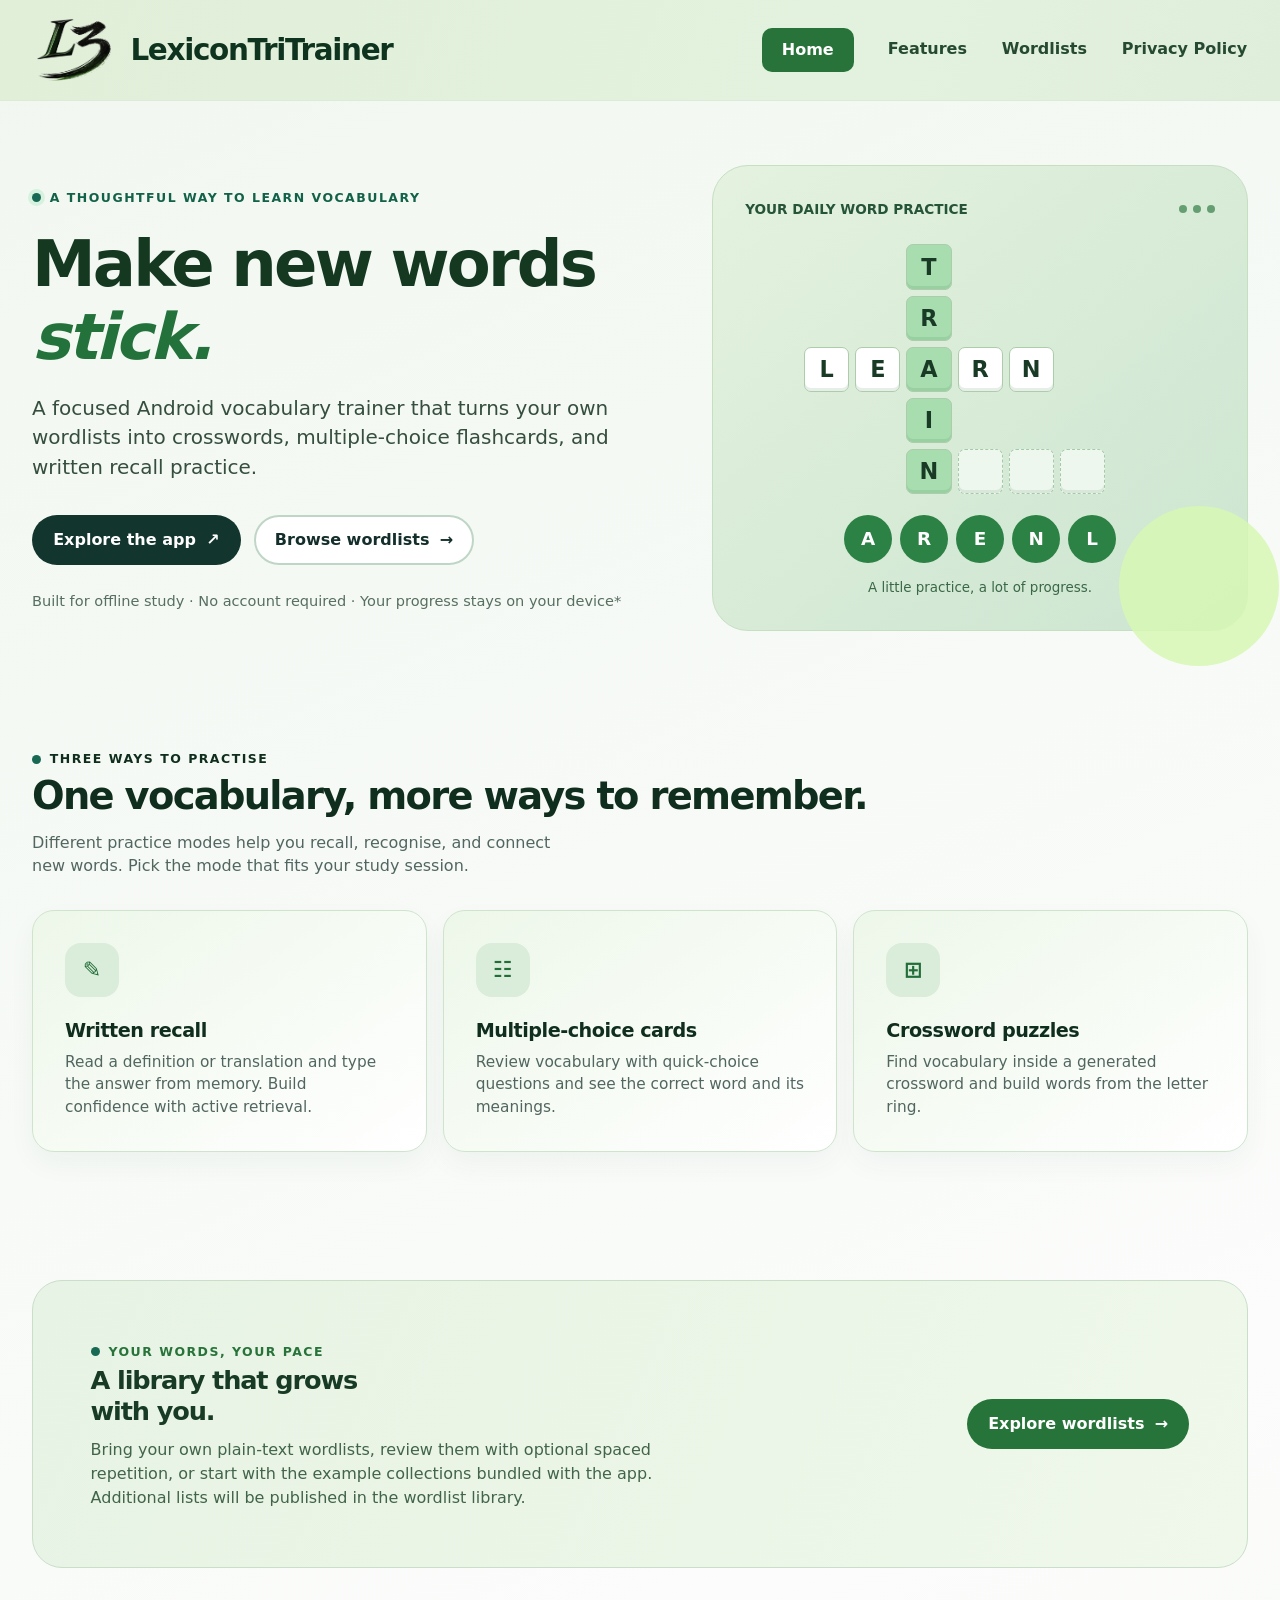
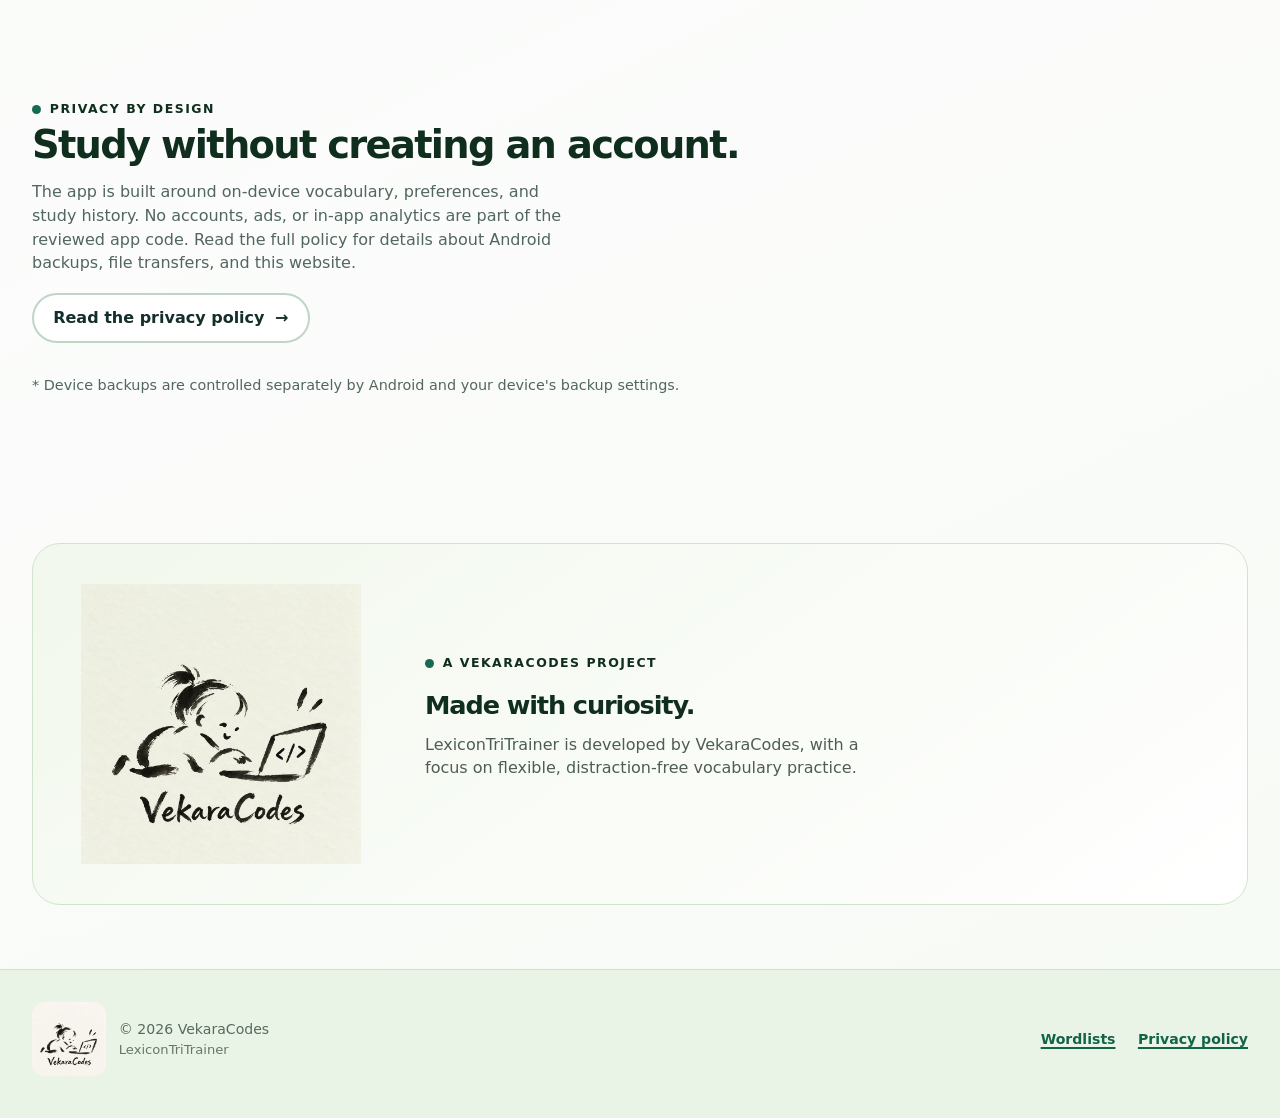
==== commit 57fdf223: "Add files via upload" ====
--- a/lexicontritrainer/index.html
+++ b/lexicontritrainer/index.html
@@ -22,7 +22,7 @@
 <a href="./#features">Features</a>
 <a href="./wordlists/">Wordlists</a>
 <a href="./privacy-policy.html">Privacy Policy</a>
-<a href="https://vekaracodes.github.io/">VekaraCodes</a>
+
 </nav>
 </div>
 </header>
@@ -89,12 +89,12 @@
 <span class="eyebrow">A VekaraCodes project</span>
 <h2 id="maker-title">Made with curiosity.</h2>
 <p>LexiconTriTrainer is developed by VekaraCodes, with a focus on flexible, distraction-free vocabulary practice.</p>
-<a class="maker-link" href="https://github.com/VekaraCodes" rel="noopener noreferrer">Explore VekaraCodes on GitHub <span aria-hidden="true">↗</span></a>
+
 </div>
 </div>
 </div>
 </section>
 </main>
-<footer class="site-footer"><div class="shell footer-inner"><div class="footer-attribution"><a aria-label="VekaraCodes on GitHub" class="footer-logo-link" href="https://github.com/VekaraCodes" rel="noopener noreferrer"><img alt="VekaraCodes brush-stroke logo" decoding="async" height="74" loading="lazy" src="assets/vekaracodes-logo.webp" width="74"/></a><span>© 2026 VekaraCodes<br/><small>LexiconTriTrainer</small></span></div><nav aria-label="Footer navigation" class="footer-links"><a href="wordlists/">Wordlists</a><a href="privacy-policy.html">Privacy policy</a><a href="https://github.com/VekaraCodes" rel="noopener noreferrer">VekaraCodes on GitHub</a></nav></div></footer>
+<footer class="site-footer"><div class="shell footer-inner"><div class="footer-attribution"><span class="footer-logo-link"><img alt="VekaraCodes brush-stroke logo" decoding="async" height="74" loading="lazy" src="assets/vekaracodes-logo.webp" width="74"/></span><span>© 2026 VekaraCodes<br/><small>LexiconTriTrainer</small></span></div><nav aria-label="Footer navigation" class="footer-links"><a href="wordlists/">Wordlists</a><a href="privacy-policy.html">Privacy policy</a></nav></div></footer>
 </body>
 </html>
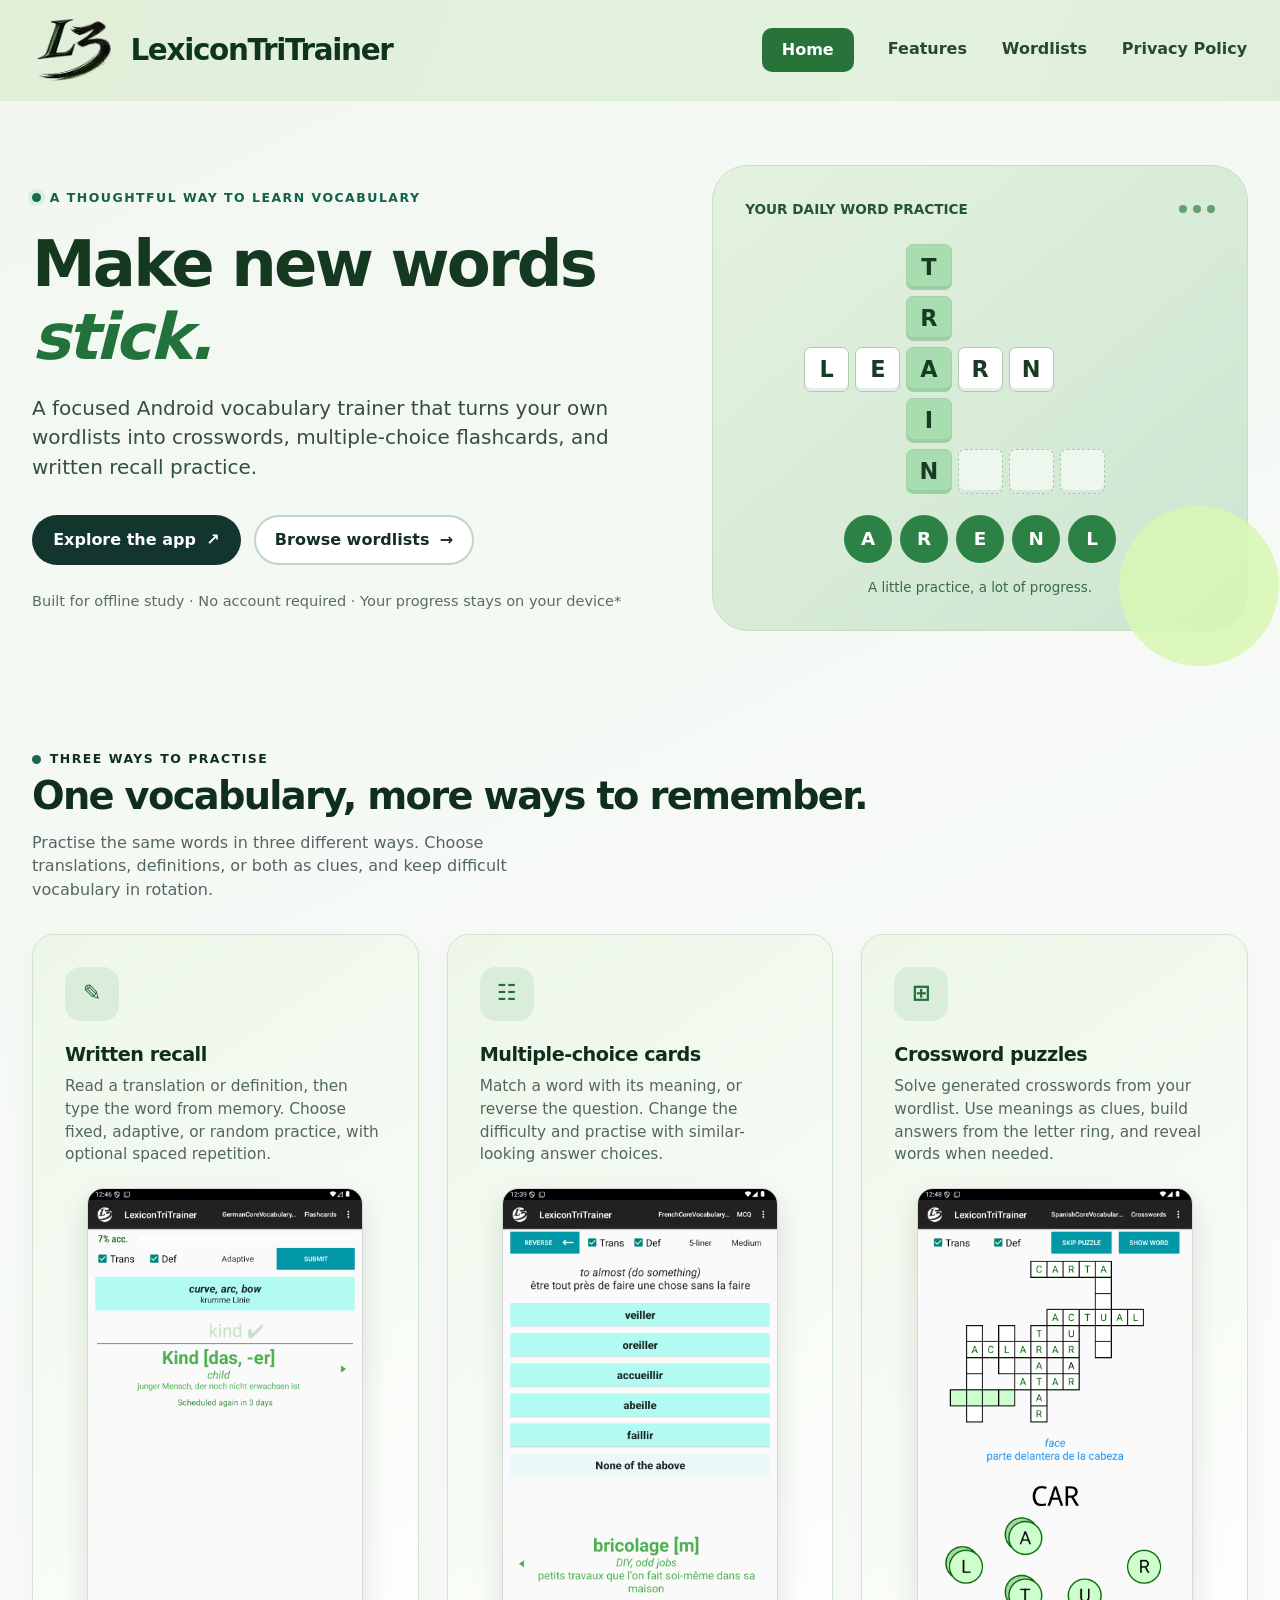
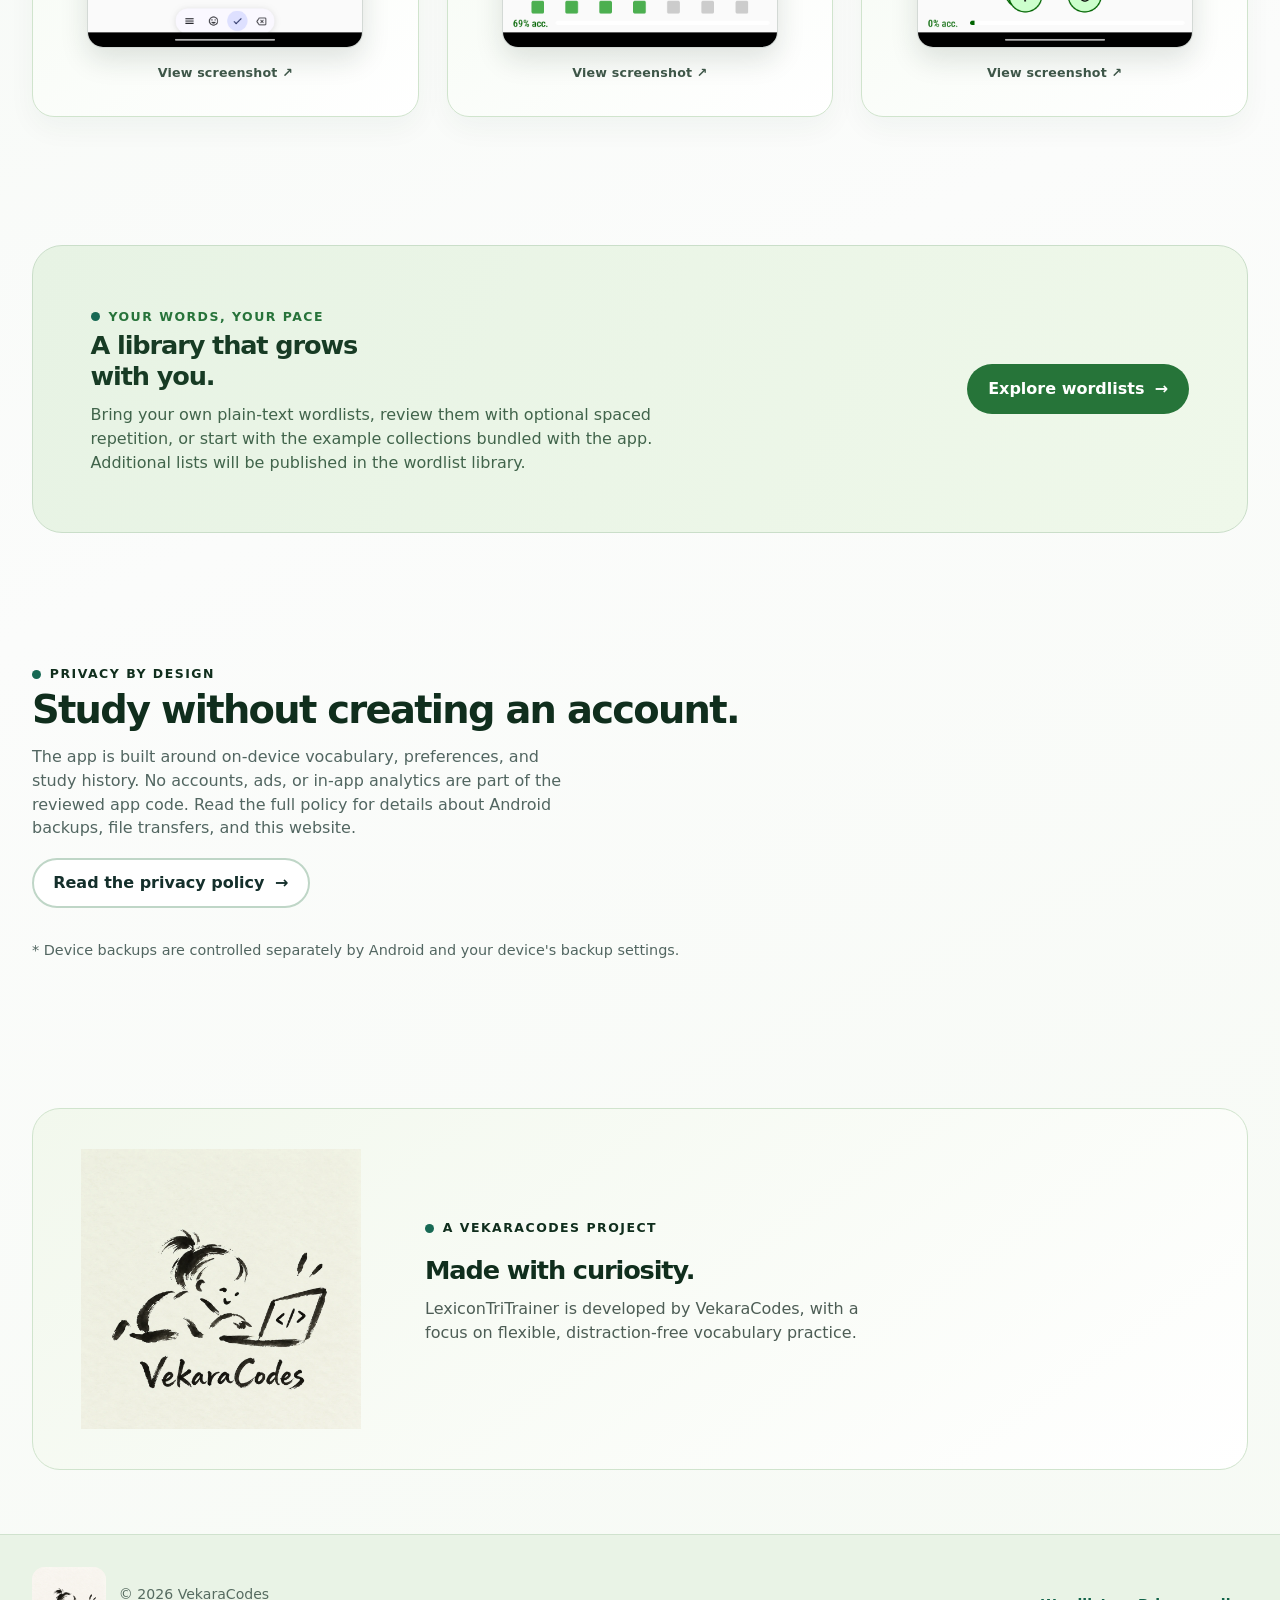
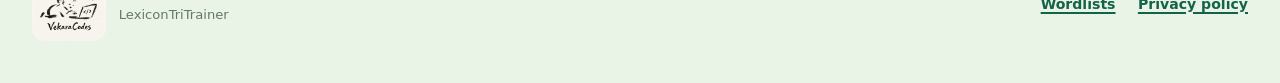
==== commit 33615067: "Add files via upload" ====
--- a/lexicontritrainer/index.html
+++ b/lexicontritrainer/index.html
@@ -8,6 +8,82 @@
 <meta content="#e1efd9" name="theme-color"/>
 <title>LexiconTriTrainer — Make new words stick</title>
 <link href="./assets/site.css?v=7" rel="stylesheet"/>
+<style>
+/* Screenshot gallery: scoped to the features section so the existing theme,
+   site header, hero, navigation, and other sections remain unchanged. */
+#features .screenshot-features {
+  display: grid;
+  grid-template-columns: repeat(3, minmax(0, 1fr));
+  align-items: stretch;
+  gap: clamp(1rem, 2.2vw, 1.75rem);
+}
+#features .mode-card {
+  box-sizing: border-box;
+  display: flex;
+  flex-direction: column;
+  min-width: 0;
+}
+#features .mode-card .mode-copy { flex: 0 0 auto; }
+#features .mode-card h3 { margin-bottom: 0.6rem; }
+#features .mode-card .mode-copy p { margin-bottom: 1.1rem; }
+#features .mode-preview {
+  display: block;
+  margin-top: auto;
+  padding-top: 0.25rem;
+  color: inherit;
+  text-decoration: none;
+  text-align: center;
+}
+#features .mode-screenshot {
+  display: block;
+  box-sizing: border-box;
+  width: 100%;
+  max-width: 276px;
+  height: auto;
+  margin-inline: auto;
+  border: 1px solid rgba(23, 55, 34, 0.16);
+  border-radius: 16px;
+  background: #f8f8f8;
+  box-shadow: 0 12px 28px rgba(22, 48, 30, 0.13);
+  transition: transform 180ms ease, box-shadow 180ms ease;
+}
+#features .mode-preview:hover .mode-screenshot {
+  transform: translateY(-3px);
+  box-shadow: 0 17px 32px rgba(22, 48, 30, 0.2);
+}
+#features .mode-preview:focus-visible {
+  outline: 3px solid #1b8f61;
+  outline-offset: 5px;
+  border-radius: 10px;
+}
+#features .preview-caption {
+  display: block;
+  margin-top: 0.9rem;
+  font-size: 0.79rem;
+  font-weight: 600;
+  letter-spacing: 0.015em;
+  opacity: 0.8;
+}
+@media (max-width: 850px) {
+  #features .screenshot-features { grid-template-columns: 1fr; }
+  #features .mode-card {
+    display: grid;
+    grid-template-columns: minmax(0, 1fr) minmax(160px, 0.8fr);
+    align-items: center;
+    column-gap: clamp(1rem, 5vw, 2.5rem);
+  }
+  #features .mode-preview { margin-top: 0; padding-top: 0; }
+  #features .mode-screenshot { max-width: 245px; }
+}
+@media (max-width: 520px) {
+  #features .mode-card { display: flex; }
+  #features .mode-screenshot { max-width: 245px; }
+}
+@media (prefers-reduced-motion: reduce) {
+  #features .mode-screenshot { transition: none; }
+  #features .mode-preview:hover .mode-screenshot { transform: none; }
+}
+</style>
 </head>
 <body class="lt-home wl-v5">
 <a class="skip-link" href="#main">Skip to main content</a>
@@ -58,12 +134,42 @@
 <div class="section-heading">
 <span class="eyebrow">Three ways to practise</span>
 <h2 id="features-title">One vocabulary, more ways to remember.</h2>
-<p>Different practice modes help you recall, recognise, and connect new words. Pick the mode that fits your study session.</p>
-</div>
-<div class="features">
-<article class="feature-card"><div aria-hidden="true" class="feature-icon">✎</div><h3>Written recall</h3><p>Read a definition or translation and type the answer from memory. Build confidence with active retrieval.</p></article>
-<article class="feature-card"><div aria-hidden="true" class="feature-icon">☷</div><h3>Multiple-choice cards</h3><p>Review vocabulary with quick-choice questions and see the correct word and its meanings.</p></article>
-<article class="feature-card"><div aria-hidden="true" class="feature-icon">⊞</div><h3>Crossword puzzles</h3><p>Find vocabulary inside a generated crossword and build words from the letter ring.</p></article>
+<p>Practise the same words in three different ways. Choose translations, definitions, or both as clues, and keep difficult vocabulary in rotation.</p>
+</div>
+<div class="features screenshot-features">
+<article class="feature-card mode-card">
+<div class="mode-copy">
+<div aria-hidden="true" class="feature-icon">✎</div>
+<h3>Written recall</h3>
+<p>Read a translation or definition, then type the word from memory. Choose fixed, adaptive, or random practice, with optional spaced repetition.</p>
+</div>
+<a class="mode-preview" href="./assets/screenshots/written-recall.png" target="_blank" rel="noopener noreferrer" aria-label="View the written recall screenshot at full size">
+<img class="mode-screenshot" src="./assets/screenshots/written-recall.png" width="800" height="1340" loading="lazy" decoding="async" alt="Written recall screen showing a German vocabulary prompt, a correctly typed answer, and the next scheduled review."/>
+<span class="preview-caption">View screenshot ↗</span>
+</a>
+</article>
+<article class="feature-card mode-card">
+<div class="mode-copy">
+<div aria-hidden="true" class="feature-icon">☷</div>
+<h3>Multiple-choice cards</h3>
+<p>Match a word with its meaning, or reverse the question. Change the difficulty and practise with similar-looking answer choices.</p>
+</div>
+<a class="mode-preview" href="./assets/screenshots/multiple-choice.png" target="_blank" rel="noopener noreferrer" aria-label="View the multiple-choice screenshot at full size">
+<img class="mode-screenshot" src="./assets/screenshots/multiple-choice.png" width="800" height="1340" loading="lazy" decoding="async" alt="Multiple-choice screen with a French definition, five word options, a none-of-the-above choice, and progress indicators."/>
+<span class="preview-caption">View screenshot ↗</span>
+</a>
+</article>
+<article class="feature-card mode-card">
+<div class="mode-copy">
+<div aria-hidden="true" class="feature-icon">⊞</div>
+<h3>Crossword puzzles</h3>
+<p>Solve generated crosswords from your wordlist. Use meanings as clues, build answers from the letter ring, and reveal words when needed.</p>
+</div>
+<a class="mode-preview" href="./assets/screenshots/crosswords.png" target="_blank" rel="noopener noreferrer" aria-label="View the crossword screenshot at full size">
+<img class="mode-screenshot" src="./assets/screenshots/crosswords.png" width="800" height="1340" loading="lazy" decoding="async" alt="Spanish crossword game showing intersecting words, a highlighted clue, and a ring of letters used to form answers."/>
+<span class="preview-caption">View screenshot ↗</span>
+</a>
+</article>
 </div>
 </div>
 </section>
